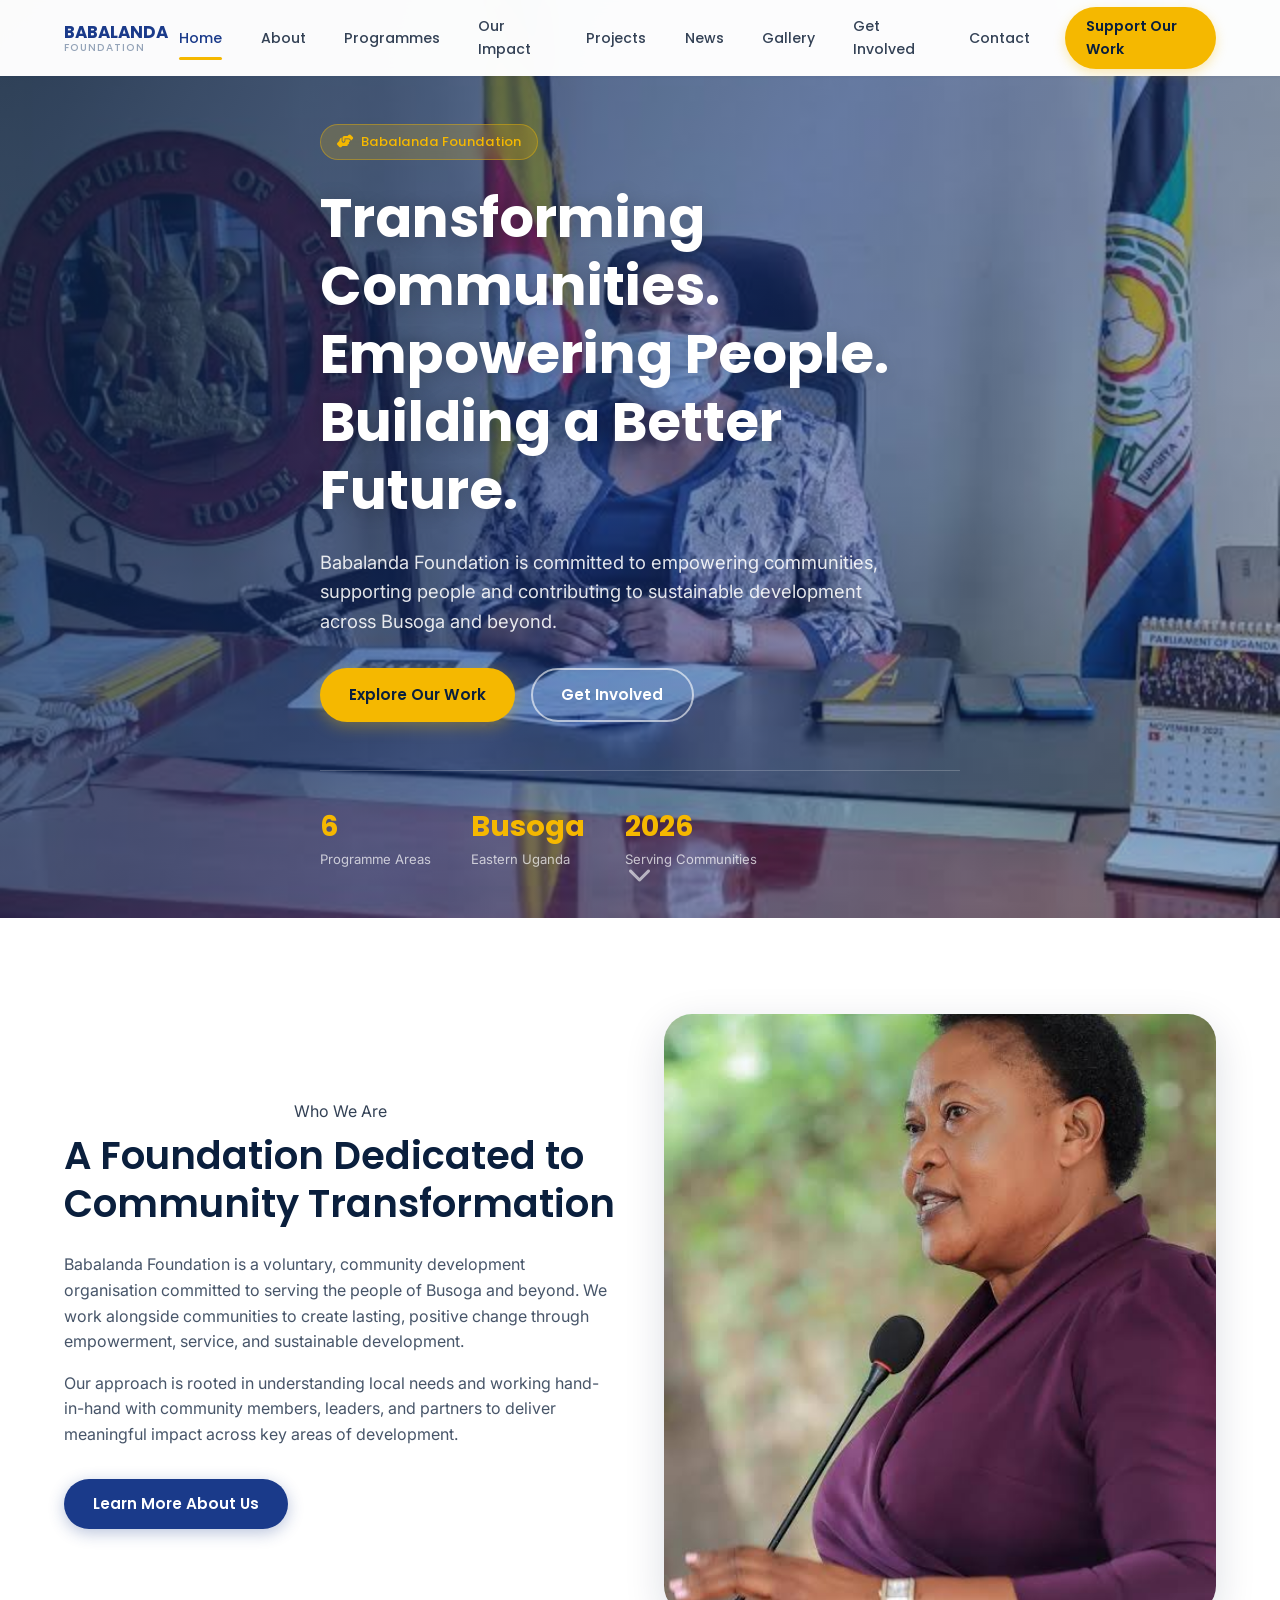
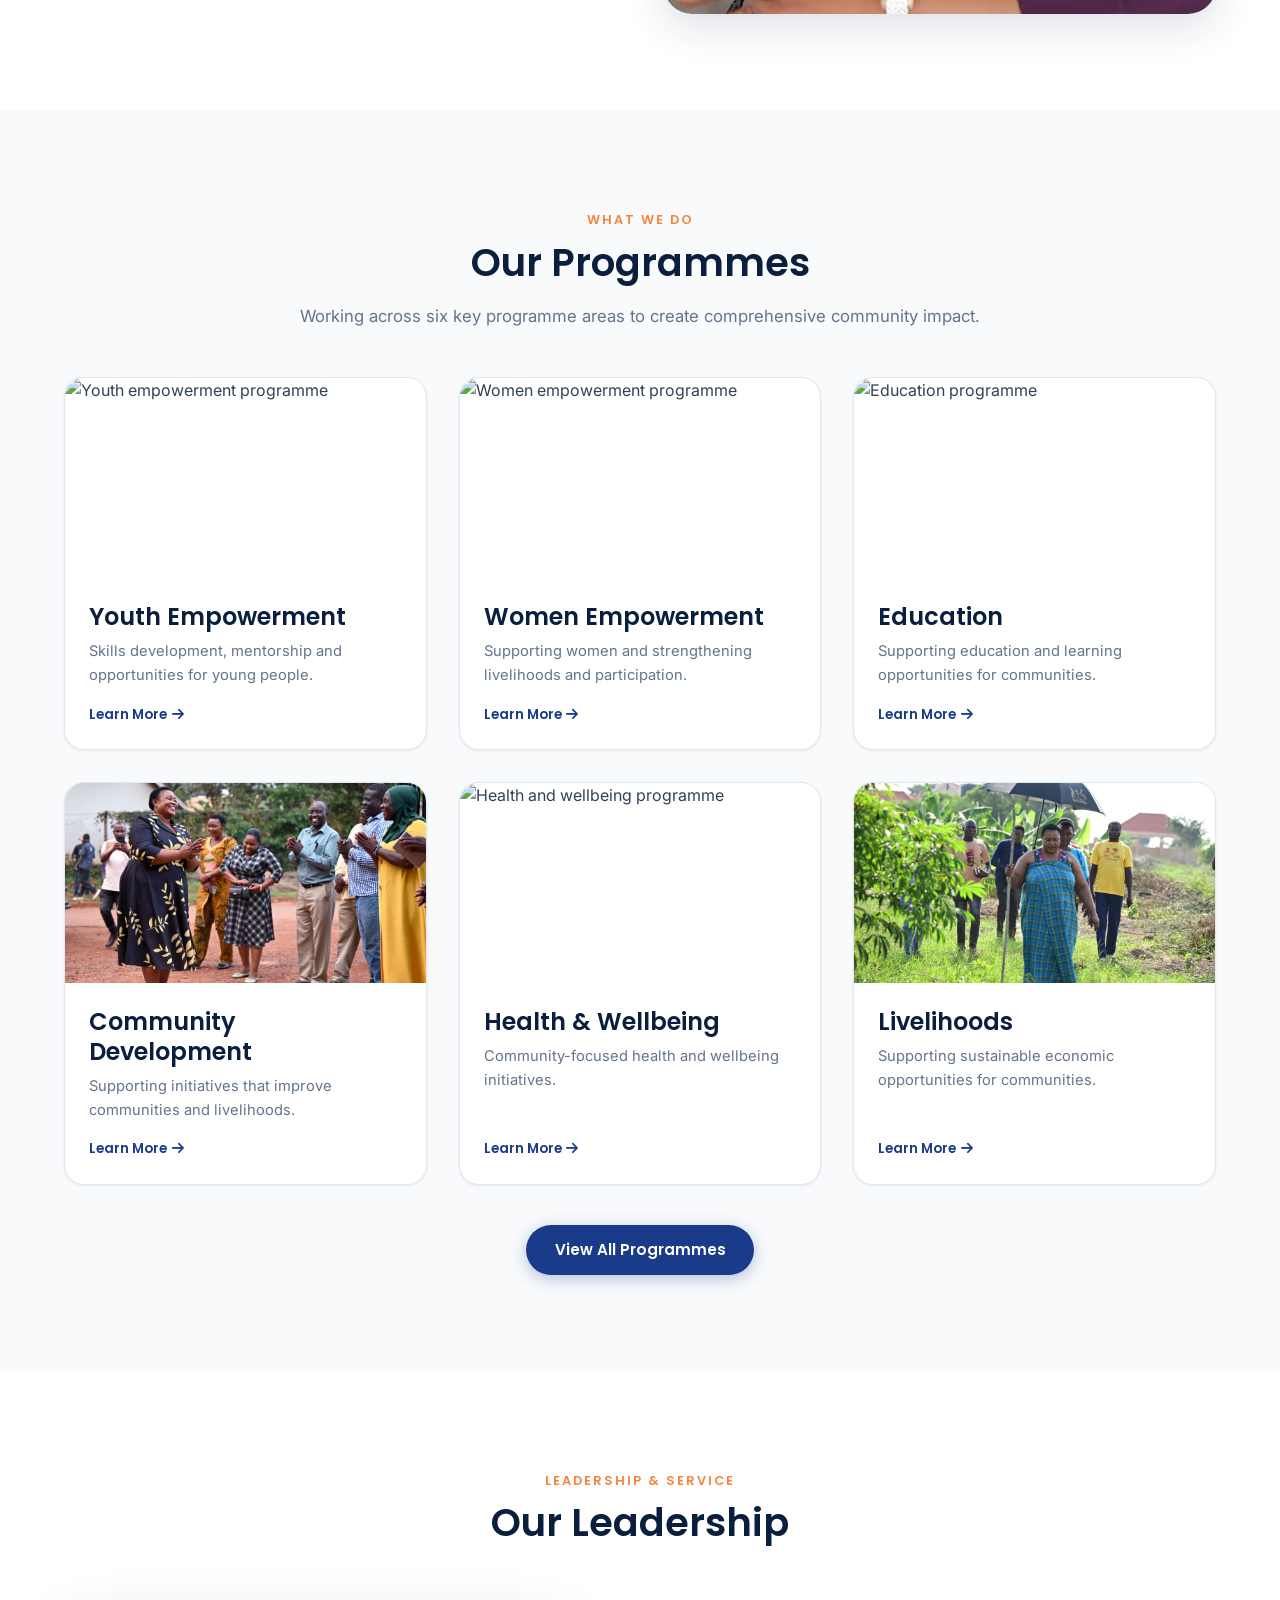
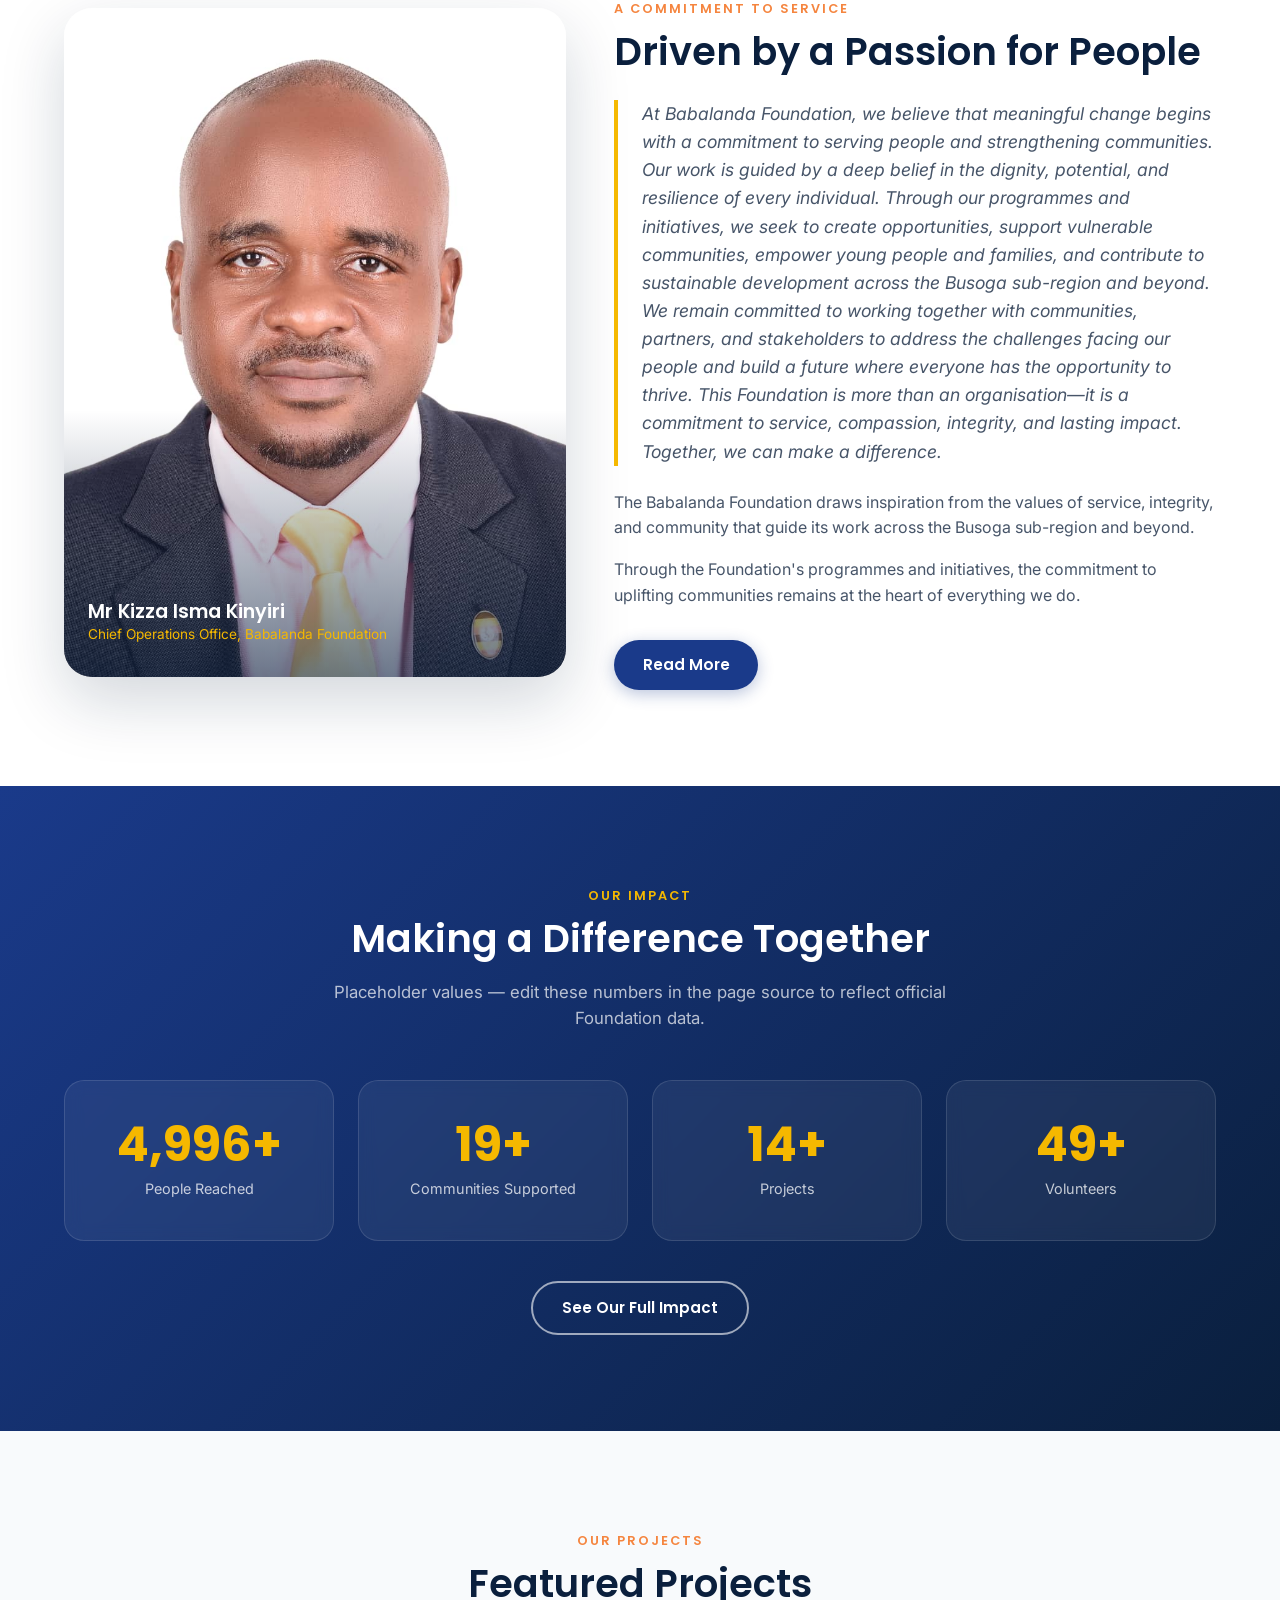
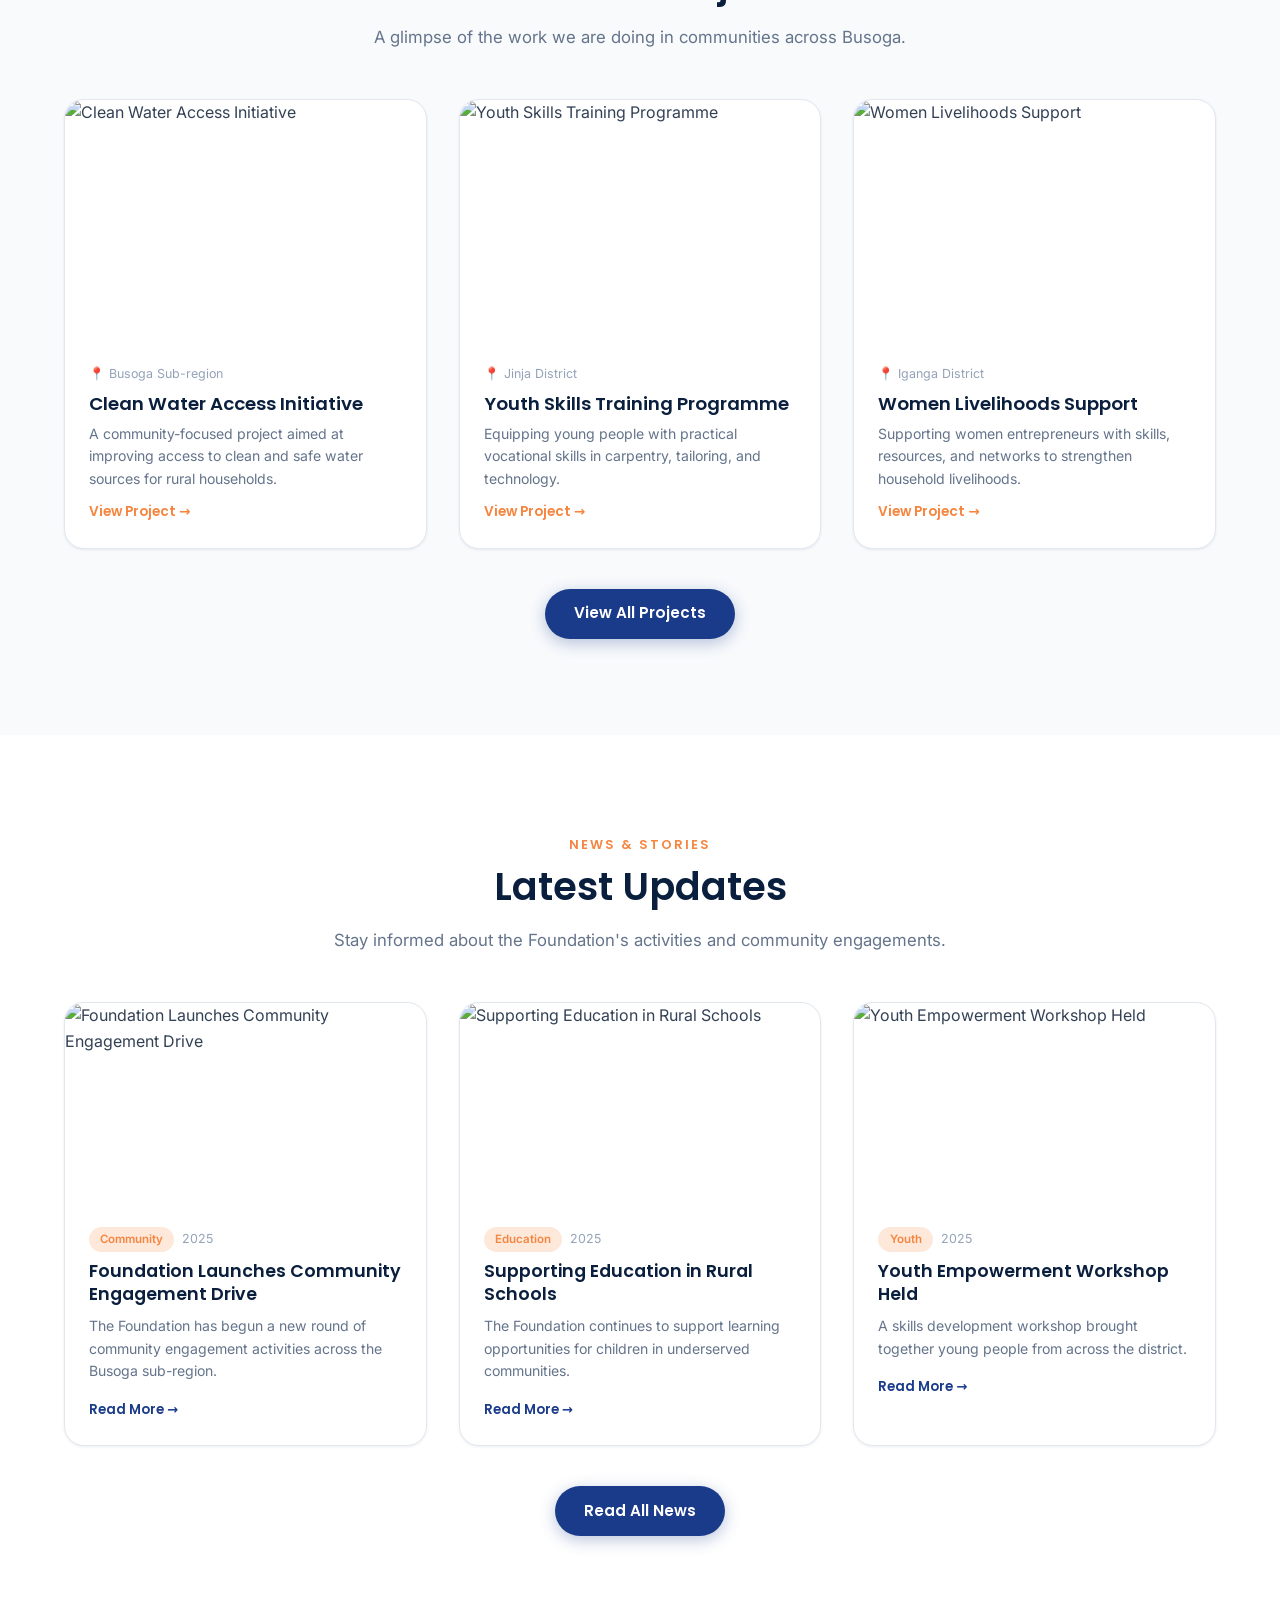
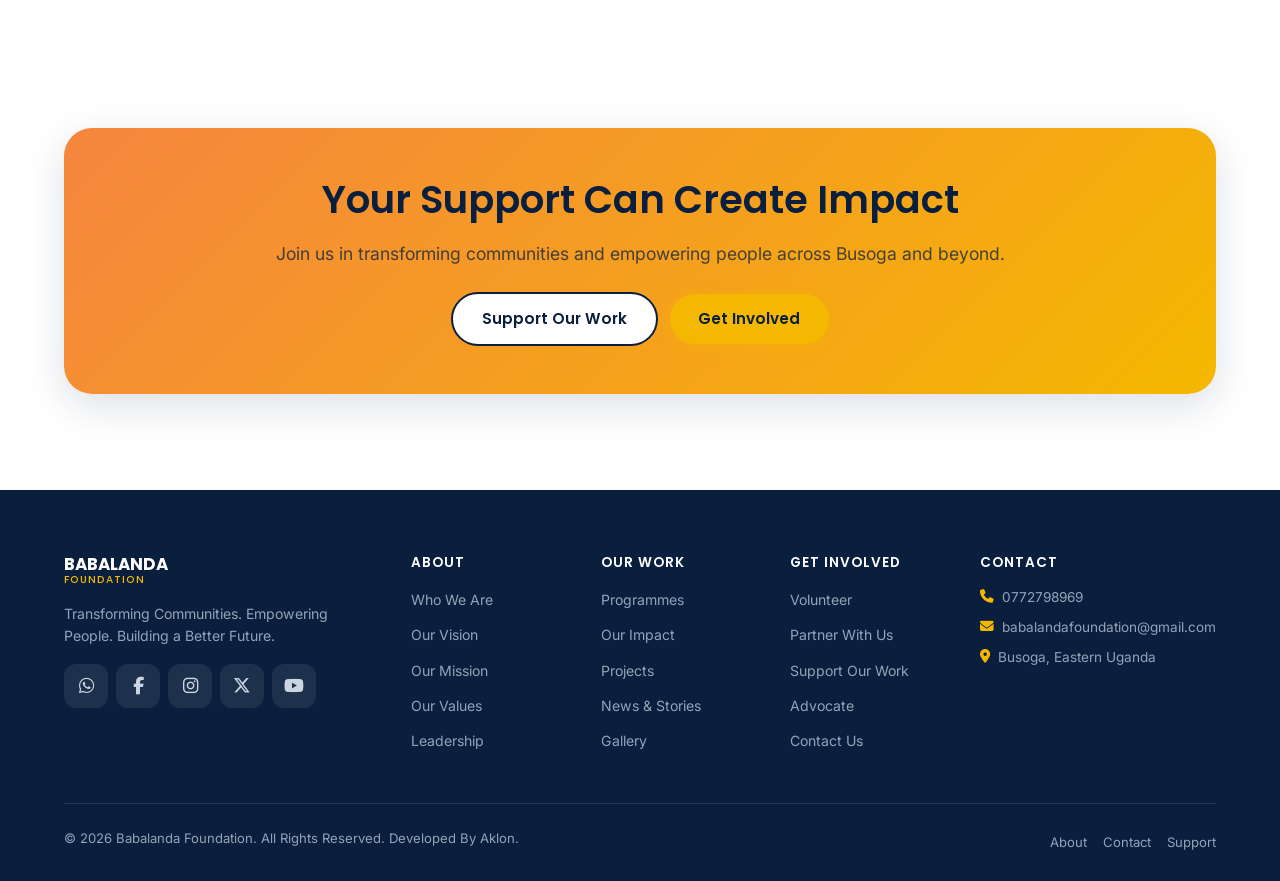
==== index.html @ e1137d27 "Add files via upload" ====
<!doctype html>
<html lang="en">
<head>
  <meta charset="UTF-8" />
  <link rel="icon" type="image/svg+xml" href="images/logo/logo.png" />
  <meta name="viewport" content="width=device-width, initial-scale=1.0" />
  <title>Babalanda Foundation | Empowering Communities in Uganda</title>
  <meta name="description" content="Babalanda Foundation is committed to empowering communities, supporting people and contributing to sustainable development across Busoga and beyond." />
  <meta property="og:title" content="Babalanda Foundation | Empowering Communities in Uganda" />
  <meta property="og:description" content="Transforming Communities. Empowering People. Building a Better Future." />
  <meta property="og:type" content="website" />
  <meta property="og:image" content="https://images.pexels.com/photos/37079375/pexels-photo-37079375.jpeg" />
  <link rel="stylesheet" href="https://cdnjs.cloudflare.com/ajax/libs/font-awesome/6.5.1/css/all.min.css" />
  <link rel="stylesheet" href="css/style.css" />
</head>
<body>

  <!-- Navigation -->
  <nav class="navbar" id="navbar">
    <div class="container">
      <a href="index.html" class="nav-logo">
        <span class="nav-logo-text">
          <span class="brand">BABALANDA</span>
          <span class="tag">FOUNDATION</span>
        </span>
      </a>
      <div class="nav-links" id="navLinks">
        <a href="index.html" data-page="index.html">Home</a>
        <a href="about.html" data-page="about.html">About</a>
        <a href="programmes.html" data-page="programmes.html">Programmes</a>
        <a href="impact.html" data-page="impact.html">Our Impact</a>
        <a href="projects.html" data-page="projects.html">Projects</a>
        <a href="news.html" data-page="news.html">News</a>
        <a href="gallery.html" data-page="gallery.html">Gallery</a>
        <a href="get-involved.html" data-page="get-involved.html">Get Involved</a>
        <a href="contact.html" data-page="contact.html">Contact</a>
        <a href="get-involved.html#support" class="nav-cta">Support Our Work</a>
      </div>
      <button class="nav-toggle" id="navToggle" aria-label="Toggle menu" aria-expanded="false">
        <span></span><span></span><span></span>
      </button>
    </div>
    <div class="nav-overlay" id="navOverlay"></div>
  </nav>

  <!-- Hero -->
  <header class="hero">
    <div class="hero-bg">
      <img src="images/baba.jpg"
           alt="Hon. Babirye Milly Babalanda, Minister for the Presidency, Republic of Uganda" />
    </div>
    <div class="container">
      <div class="hero-content reveal">
        <span class="hero-eyebrow"><i class="fas fa-hands-helping"></i> Babalanda Foundation</span>
        <h1>Transforming Communities. Empowering People. Building a Better Future.</h1>
        <p>Babalanda Foundation is committed to empowering communities, supporting people and contributing to sustainable development across Busoga and beyond.</p>
        <div class="hero-buttons">
          <a href="programmes.html" class="btn btn--primary">Explore Our Work</a>
          <a href="get-involved.html" class="btn btn--ghost">Get Involved</a>
        </div>
        <div class="hero-stats">
          <div class="hero-stat">
            <div class="num">6</div>
            <div class="label">Programme Areas</div>
          </div>
          <div class="hero-stat">
            <div class="num">Busoga</div>
            <div class="label">Eastern Uganda</div>
          </div>
          <div class="hero-stat">
            <div class="num">2026</div>
            <div class="label">Serving Communities</div>
          </div>
        </div>
      </div>
    </div>
    <a href="#about-intro" class="hero-scroll" aria-label="Scroll down"><i class="fas fa-chevron-down"></i></a>
  </header>

  <!-- About Intro -->
  <section class="section" id="about-intro">
    <div class="container">
      <div class="about-intro">
        <div class="about-intro__text reveal">
          <span class="section-header eyebrow" style="margin-bottom: 0.5rem; display: block;">Who We Are</span>
          <h2>A Foundation Dedicated to Community Transformation</h2>
          <p>Babalanda Foundation is a voluntary, community development organisation committed to serving the people of Busoga and beyond. We work alongside communities to create lasting, positive change through empowerment, service, and sustainable development.</p>
          <p>Our approach is rooted in understanding local needs and working hand-in-hand with community members, leaders, and partners to deliver meaningful impact across key areas of development.</p>
          <a href="about.html" class="btn btn--blue" style="margin-top: 1rem;">Learn More About Us</a>
        </div>
        <div class="about-intro__img reveal reveal-delay-1">
          <img src="images/hon Milly.jpg"
               alt="Community gathering in Uganda" loading="lazy" style="height: 600px;" />
        </div>
      </div>
    </div>
  </section>

  <!-- Programmes Preview -->
  <section class="section section--alt">
    <div class="container">
      <div class="section-header reveal">
        <span class="eyebrow">What We Do</span>
        <h2>Our Programmes</h2>
        <p>Working across six key programme areas to create comprehensive community impact.</p>
      </div>
      <div class="grid grid--3">
        <div class="programme-card reveal">
          <div class="card-img"><img src="https://images.pexels.com/photos/16850257/pexels-photo-16850257.jpeg?auto=compress&cs=tinysrgb&w=940" alt="Youth empowerment programme" loading="lazy" /></div>
          <div class="card-body">
            <h3>Youth Empowerment</h3>
            <p>Skills development, mentorship and opportunities for young people.</p>
            <a href="programmes.html#youth" class="learn-more">Learn More <i class="fas fa-arrow-right"></i></a>
          </div>
        </div>
        <div class="programme-card reveal reveal-delay-1">
          <div class="card-img"><img src="https://images.pexels.com/photos/3894376/pexels-photo-3894376.jpeg?auto=compress&cs=tinysrgb&w=940" alt="Women empowerment programme" loading="lazy" /></div>
          <div class="card-body">
            <h3>Women Empowerment</h3>
            <p>Supporting women and strengthening livelihoods and participation.</p>
            <a href="programmes.html#women" class="learn-more">Learn More <i class="fas fa-arrow-right"></i></a>
          </div>
        </div>
        <div class="programme-card reveal reveal-delay-2">
          <div class="card-img"><img src="https://images.pexels.com/photos/26855714/pexels-photo-26855714.jpeg?auto=compress&cs=tinysrgb&w=940" alt="Education programme" loading="lazy" /></div>
          <div class="card-body">
            <h3>Education</h3>
            <p>Supporting education and learning opportunities for communities.</p>
            <a href="programmes.html#education" class="learn-more">Learn More <i class="fas fa-arrow-right"></i></a>
          </div>
        </div>
        <div class="programme-card reveal">
          <div class="card-img"><img src="images/community.jpeg" alt="Community development programme" loading="lazy" /></div>
          <div class="card-body">
            <h3>Community Development</h3>
            <p>Supporting initiatives that improve communities and livelihoods.</p>
            <a href="programmes.html#community" class="learn-more">Learn More <i class="fas fa-arrow-right"></i></a>
          </div>
        </div>
        <div class="programme-card reveal reveal-delay-1">
          <div class="card-img"><img src="https://images.pexels.com/photos/8248293/pexels-photo-8248293.jpeg?auto=compress&cs=tinysrgb&w=940" alt="Health and wellbeing programme" loading="lazy" /></div>
          <div class="card-body">
            <h3>Health & Wellbeing</h3>
            <p>Community-focused health and wellbeing initiatives.</p>
            <a href="programmes.html#health" class="learn-more">Learn More <i class="fas fa-arrow-right"></i></a>
          </div>
        </div>
        <div class="programme-card reveal reveal-delay-2">
          <div class="card-img"><img src="images/dev.jpeg" alt="Livelihoods programme" loading="lazy" /></div>
          <div class="card-body">
            <h3>Livelihoods</h3>
            <p>Supporting sustainable economic opportunities for communities.</p>
            <a href="programmes.html#livelihoods" class="learn-more">Learn More <i class="fas fa-arrow-right"></i></a>
          </div>
        </div>
      </div>
      <div class="text-center" style="margin-top: 2.5rem;">
        <a href="programmes.html" class="btn btn--blue">View All Programmes</a>
      </div>
    </div>
  </section>

  <!-- Leadership -->
  <section class="section">
    <div class="container">
      <div class="section-header reveal">
        <span class="eyebrow">Leadership & Service</span>
        <h2>Our Leadership</h2>
      </div>
      <div class="leadership">
        <div class="leadership__img reveal">
          <img src="images/COO.jpg"
               alt="Mr Kizza Isma Kinyiri, Chief Operations Officer" loading="lazy" />
          <div class="name-badge">
            <h3>Mr Kizza Isma Kinyiri</h3>
            <p> Chief Operations Office, Babalanda Foundation</p>
          </div>
        </div>
        <div class="leadership__text reveal reveal-delay-1">
          <span class="eyebrow">A Commitment to Service</span>
          <h2>Driven by a Passion for People</h2>
          <p class="quote">At Babalanda Foundation, we believe that meaningful change begins with a commitment to serving people and strengthening communities. Our work is guided by a deep belief in the dignity, potential, and resilience of every individual.

Through our programmes and initiatives, we seek to create opportunities, support vulnerable communities, empower young people and families, and contribute to sustainable development across the Busoga sub-region and beyond.

We remain committed to working together with communities, partners, and stakeholders to address the challenges facing our people and build a future where everyone has the opportunity to thrive.

This Foundation is more than an organisation—it is a commitment to service, compassion, integrity, and lasting impact.

Together, we can make a difference.</p>
          <p class="bio">The Babalanda Foundation draws inspiration from the values of service, integrity, and community that guide its work across the Busoga sub-region and beyond.</p>
          <p class="bio">Through the Foundation's programmes and initiatives, the commitment to uplifting communities remains at the heart of everything we do.</p>
          <a href="about.html#leadership" class="btn btn--blue" style="margin-top: 1rem;">Read More</a>
        </div>
      </div>
    </div>
  </section>

  <!-- Impact -->
  <section class="section section--blue">
    <div class="container">
      <div class="section-header section-header--light reveal">
        <span class="eyebrow">Our Impact</span>
        <h2>Making a Difference Together</h2>
        <p>Placeholder values — edit these numbers in the page source to reflect official Foundation data.</p>
      </div>
      <div class="impact-grid">
        <div class="impact-card reveal">
          <div class="counter" data-target="5000" data-suffix="+">0</div>
          <div class="label">People Reached</div>
        </div>
        <div class="impact-card reveal reveal-delay-1">
          <div class="counter" data-target="20" data-suffix="+">0</div>
          <div class="label">Communities Supported</div>
        </div>
        <div class="impact-card reveal reveal-delay-2">
          <div class="counter" data-target="15" data-suffix="+">0</div>
          <div class="label">Projects</div>
        </div>
        <div class="impact-card reveal reveal-delay-3">
          <div class="counter" data-target="50" data-suffix="+">0</div>
          <div class="label">Volunteers</div>
        </div>
      </div>
      <div class="text-center" style="margin-top: 2.5rem;">
        <a href="impact.html" class="btn btn--ghost">See Our Full Impact</a>
      </div>
    </div>
  </section>

  <!-- Featured Projects -->
  <section class="section section--alt">
    <div class="container">
      <div class="section-header reveal">
        <span class="eyebrow">Our Projects</span>
        <h2>Featured Projects</h2>
        <p>A glimpse of the work we are doing in communities across Busoga.</p>
      </div>
      <div class="grid grid--3" id="featuredProjects"></div>
      <div class="text-center" style="margin-top: 2.5rem;">
        <a href="projects.html" class="btn btn--blue">View All Projects</a>
      </div>
    </div>
  </section>

  <!-- Featured News -->
  <section class="section">
    <div class="container">
      <div class="section-header reveal">
        <span class="eyebrow">News & Stories</span>
        <h2>Latest Updates</h2>
        <p>Stay informed about the Foundation's activities and community engagements.</p>
      </div>
      <div class="grid grid--3" id="featuredNews"></div>
      <div class="text-center" style="margin-top: 2.5rem;">
        <a href="news.html" class="btn btn--blue">Read All News</a>
      </div>
    </div>
  </section>

  <!-- CTA -->
  <section class="section">
    <div class="container">
      <div class="cta-banner reveal">
        <h2>Your Support Can Create Impact</h2>
        <p>Join us in transforming communities and empowering people across Busoga and beyond.</p>
        <a href="get-involved.html#support" class="btn btn--secondary">Support Our Work</a>
        <a href="get-involved.html" class="btn btn--primary" style="margin-left: 0.5rem;">Get Involved</a>
      </div>
    </div>
  </section>

  <!-- Footer -->
  <footer class="footer">
    <div class="container">
      <div class="footer-top">
        <div class="footer-brand">
          <div class="nav-logo">
            <span class="nav-logo-text">
              <span class="brand">BABALANDA</span>
              <span class="tag">FOUNDATION</span>
            </span>
          </div>
          <p>Transforming Communities. Empowering People. Building a Better Future.</p>
          <div class="social-links">
            <a href="#" aria-label="WhatsApp"><i class="fab fa-whatsapp"></i></a>
            <a href="#" aria-label="Facebook"><i class="fab fa-facebook-f"></i></a>
            <a href="#" aria-label="Instagram"><i class="fab fa-instagram"></i></a>
            <a href="#" aria-label="X"><i class="fab fa-x-twitter"></i></a>
            <a href="#" aria-label="YouTube"><i class="fab fa-youtube"></i></a>
          </div>
        </div>
        <div class="footer-col">
          <h4>About</h4>
          <ul>
            <li><a href="about.html">Who We Are</a></li>
            <li><a href="about.html#vision">Our Vision</a></li>
            <li><a href="about.html#mission">Our Mission</a></li>
            <li><a href="about.html#values">Our Values</a></li>
            <li><a href="about.html#leadership">Leadership</a></li>
          </ul>
        </div>
        <div class="footer-col">
          <h4>Our Work</h4>
          <ul>
            <li><a href="programmes.html">Programmes</a></li>
            <li><a href="impact.html">Our Impact</a></li>
            <li><a href="projects.html">Projects</a></li>
            <li><a href="news.html">News & Stories</a></li>
            <li><a href="gallery.html">Gallery</a></li>
          </ul>
        </div>
        <div class="footer-col">
          <h4>Get Involved</h4>
          <ul>
            <li><a href="get-involved.html">Volunteer</a></li>
            <li><a href="get-involved.html#partner">Partner With Us</a></li>
            <li><a href="get-involved.html#support">Support Our Work</a></li>
            <li><a href="get-involved.html#advocate">Advocate</a></li>
            <li><a href="contact.html">Contact Us</a></li>
          </ul>
        </div>
        <div class="footer-col footer-contact">
          <h4>Contact</h4>
          <p><i class="fas fa-phone"></i> <span class="">0772798969</span></p>
          <p><i class="fas fa-envelope"></i> <span class="">babalandafoundation@gmail.com</span></p>
          <p><i class="fas fa-map-marker-alt"></i> Busoga, Eastern Uganda</p>
        </div>
      </div>
      <div class="footer-bottom">
        <p>&copy; 2026 Babalanda Foundation. All Rights Reserved.  Developed By Aklon.</p>
        <div class="links">
          <a href="about.html">About</a>
          <a href="contact.html">Contact</a>
          <a href="get-involved.html#support">Support</a>
        </div>
      </div>
    </div>
  </footer>

  <button class="back-to-top" aria-label="Back to top"><i class="fas fa-arrow-up"></i></button>
  <script src="js/script.js"></script>
</body>
</html>
---- css/style.css ----
/* ============================================
   BABALANDA FOUNDATION — Design System
   ============================================ */

@import url('https://fonts.googleapis.com/css2?family=Poppins:wght@400;500;600;700&family=Inter:wght@400;500;600&display=swap');

:root {
  /* Color System */
  --royal-blue: #1a3a8a;
  --sky-blue: #3a9bd9;
  --sky-blue-light: #e0f0fa;
  --golden-yellow: #f5b800;
  --golden-yellow-light: #fff5d6;
  --warm-orange: #f5853f;
  --warm-orange-light: #fde8da;
  --white: #ffffff;
  --navy: #0a1f3d;
  --navy-light: #15294a;

  /* Neutrals */
  --gray-50: #f8fafc;
  --gray-100: #f1f5f9;
  --gray-200: #e2e8f0;
  --gray-300: #cbd5e1;
  --gray-400: #94a3b8;
  --gray-500: #64748b;
  --gray-600: #475569;
  --gray-700: #334155;
  --gray-800: #1e293b;
  --gray-900: #0f172a;

  /* Semantic */
  --primary: var(--royal-blue);
  --secondary: var(--sky-blue);
  --accent: var(--golden-yellow);
  --success: #2d9d5f;
  --warning: var(--golden-yellow);
  --error: #e2453b;

  /* Typography */
  --font-heading: 'Poppins', system-ui, sans-serif;
  --font-body: 'Inter', system-ui, sans-serif;

  /* Spacing (8px base) */
  --sp-1: 0.5rem;
  --sp-2: 1rem;
  --sp-3: 1.5rem;
  --sp-4: 2rem;
  --sp-5: 2.5rem;
  --sp-6: 3rem;
  --sp-7: 4rem;
  --sp-8: 5rem;
  --sp-9: 6rem;

  /* Radius */
  --r-sm: 8px;
  --r-md: 12px;
  --r-lg: 20px;
  --r-xl: 28px;
  --r-full: 9999px;

  /* Shadows */
  --shadow-sm: 0 1px 3px rgba(10,31,61,0.08);
  --shadow-md: 0 4px 16px rgba(10,31,61,0.10);
  --shadow-lg: 0 12px 40px rgba(10,31,61,0.14);
  --shadow-xl: 0 24px 64px rgba(10,31,61,0.18);

  /* Layout */
  --container: 1200px;
  --nav-height: 76px;
  --transition: 0.3s cubic-bezier(0.4, 0, 0.2, 1);
}

/* ============================================
   Reset & Base
   ============================================ */
*, *::before, *::after { box-sizing: border-box; margin: 0; padding: 0; }

html { scroll-behavior: smooth; -webkit-text-size-adjust: 100%; }

body {
  font-family: var(--font-body);
  font-size: 16px;
  line-height: 1.6;
  color: var(--gray-700);
  background: var(--white);
  overflow-x: hidden;
}

h1, h2, h3, h4, h5, h6 {
  font-family: var(--font-heading);
  line-height: 1.25;
  color: var(--navy);
  font-weight: 600;
}

h1 { font-size: clamp(2rem, 5vw, 3.2rem); }
h2 { font-size: clamp(1.6rem, 3.5vw, 2.4rem); }
h3 { font-size: clamp(1.25rem, 2.5vw, 1.5rem); }
h4 { font-size: 1.15rem; }

p { margin-bottom: var(--sp-1); }

a { color: var(--royal-blue); text-decoration: none; transition: color var(--transition); }
a:hover { color: var(--warm-orange); }

img { max-width: 100%; height: auto; display: block; }

ul { list-style: none; }

button { font-family: inherit; cursor: pointer; border: none; background: none; }

:focus-visible {
  outline: 3px solid var(--sky-blue);
  outline-offset: 2px;
}

/* ============================================
   Layout Utilities
   ============================================ */
.container {
  max-width: var(--container);
  margin: 0 auto;
  padding: 0 var(--sp-3);
}

.section { padding: var(--sp-9) 0; }
.section--tight { padding: var(--sp-7) 0; }
.section--alt { background: var(--gray-50); }
.section--navy { background: var(--navy); color: var(--gray-300); }
.section--navy h2, .section--navy h3 { color: var(--white); }
.section--blue { background: linear-gradient(135deg, var(--royal-blue), var(--navy)); color: var(--gray-200); }
.section--blue h2, .section--blue h3 { color: var(--white); }

.section-header {
  text-align: center;
  max-width: 680px;
  margin: 0 auto var(--sp-6);
}

.section-header .eyebrow {
  display: inline-block;
  font-family: var(--font-heading);
  font-size: 0.8rem;
  font-weight: 600;
  letter-spacing: 2px;
  text-transform: uppercase;
  color: var(--warm-orange);
  margin-bottom: var(--sp-1);
}

.section-header h2 { margin-bottom: var(--sp-2); }

.section-header p {
  font-size: 1.05rem;
  color: var(--gray-500);
}

.section-header--light .eyebrow { color: var(--golden-yellow); }
.section-header--light p { color: rgba(255,255,255,0.7); }

.text-center { text-align: center; }

/* ============================================
   Buttons
   ============================================ */
.btn {
  display: inline-flex;
  align-items: center;
  gap: var(--sp-1);
  padding: 0.8rem 1.8rem;
  font-family: var(--font-heading);
  font-size: 0.95rem;
  font-weight: 600;
  border-radius: var(--r-full);
  transition: all var(--transition);
  text-align: center;
  white-space: nowrap;
  cursor: pointer;
}

.btn--primary {
  background: var(--golden-yellow);
  color: var(--navy);
  box-shadow: 0 4px 16px rgba(245,184,0,0.35);
}
.btn--primary:hover {
  background: var(--warm-orange);
  color: var(--white);
  transform: translateY(-2px);
  box-shadow: 0 8px 24px rgba(245,133,63,0.4);
}

.btn--secondary {
  background: var(--white);
  color: var(--royal-blue);
  border: 2px solid var(--royal-blue);
}
.btn--secondary:hover {
  background: var(--royal-blue);
  color: var(--white);
  transform: translateY(-2px);
}

.btn--ghost {
  background: transparent;
  color: var(--white);
  border: 2px solid rgba(255,255,255,0.6);
}
.btn--ghost:hover {
  background: var(--white);
  color: var(--navy);
  border-color: var(--white);
  transform: translateY(-2px);
}

.btn--orange {
  background: var(--warm-orange);
  color: var(--white);
  box-shadow: 0 4px 16px rgba(245,133,63,0.3);
}
.btn--orange:hover {
  background: var(--royal-blue);
  transform: translateY(-2px);
  box-shadow: 0 8px 24px rgba(26,58,138,0.3);
}

.btn--blue {
  background: var(--royal-blue);
  color: var(--white);
  box-shadow: 0 4px 16px rgba(26,58,138,0.3);
}
.btn--blue:hover {
  background: var(--sky-blue);
  transform: translateY(-2px);
}

.btn--sm { padding: 0.5rem 1.2rem; font-size: 0.85rem; }
.btn--block { display: flex; width: 100%; justify-content: center; }

/* ============================================
   Navigation
   ============================================ */
.navbar {
  position: fixed;
  top: 0; left: 0; right: 0;
  height: var(--nav-height);
  background: rgba(255,255,255,0.98);
  backdrop-filter: blur(12px);
  box-shadow: var(--shadow-sm);
  z-index: 1000;
  transition: all var(--transition);
  display: flex;
  align-items: center;
}

.navbar--scrolled {
  height: 64px;
  box-shadow: var(--shadow-md);
}

.navbar .container {
  display: flex;
  align-items: center;
  justify-content: space-between;
  width: 100%;
}

.nav-logo {
  display: flex;
  align-items: center;
  gap: var(--sp-1);
  font-family: var(--font-heading);
  font-weight: 700;
  font-size: 1.1rem;
  color: var(--navy);
  line-height: 1.2;
}

.nav-logo img { height: 40px; width: auto; }

.nav-logo-text { display: flex; flex-direction: column; }
.nav-logo-text .brand { font-size: 1.05rem; color: var(--royal-blue); }
.nav-logo-text .tag { font-size: 0.65rem; color: var(--gray-400); font-weight: 500; letter-spacing: 1px; text-transform: uppercase; }

.nav-links {
  display: flex;
  align-items: center;
  gap: var(--sp-2);
}

.nav-links a {
  font-family: var(--font-heading);
  font-size: 0.88rem;
  font-weight: 500;
  color: var(--gray-700);
  padding: 0.4rem 0.7rem;
  border-radius: var(--r-sm);
  transition: all var(--transition);
  position: relative;
}

.nav-links a:not(.nav-cta):hover {
  color: var(--royal-blue);
  background: var(--sky-blue-light);
}

.nav-links a.active {
  color: var(--royal-blue);
}
.nav-links a.active::after {
  content: '';
  position: absolute;
  bottom: -4px; left: 0.7rem; right: 0.7rem;
  height: 3px;
  border-radius: 3px;
  background: var(--golden-yellow);
}

.nav-cta {
  background: var(--golden-yellow);
  color: var(--navy) !important;
  font-weight: 600 !important;
  padding: 0.55rem 1.3rem !important;
  border-radius: var(--r-full) !important;
  box-shadow: 0 4px 12px rgba(245,184,0,0.3);
  margin-left: var(--sp-1);
}
.nav-cta:hover {
  background: var(--warm-orange) !important;
  color: var(--white) !important;
  transform: translateY(-1px);
}

.nav-toggle {
  display: none;
  flex-direction: column;
  gap: 5px;
  padding: 8px;
  cursor: pointer;
}
.nav-toggle span {
  width: 26px; height: 3px;
  background: var(--navy);
  border-radius: 3px;
  transition: all var(--transition);
}
.nav-toggle.active span:nth-child(1) { transform: translateY(8px) rotate(45deg); }
.nav-toggle.active span:nth-child(2) { opacity: 0; }
.nav-toggle.active span:nth-child(3) { transform: translateY(-8px) rotate(-45deg); }

/* ============================================
   Hero
   ============================================ */
.hero {
  position: relative;
  min-height: 100vh;
  display: flex;
  align-items: center;
  padding-top: var(--nav-height);
  overflow: hidden;
}

.hero-bg {
  position: absolute;
  inset: 0;
  z-index: 0;
}

.hero-bg img {
  width: 100%; height: 100%;
  object-fit: cover;
  object-position: center 25%;
}

.hero-bg::after {
  content: '';
  position: absolute; inset: 0;
  background: linear-gradient(120deg, rgba(10,31,61,0.82) 0%, rgba(26,58,138,0.55) 50%, rgba(10,31,61,0.3) 100%);
}

.hero-content {
  position: relative;
  z-index: 1;
  max-width: 640px;
  padding: var(--sp-6) 0;
}

.hero-eyebrow {
  display: inline-flex;
  align-items: center;
  gap: var(--sp-1);
  padding: 0.4rem 1rem;
  background: rgba(245,184,0,0.2);
  border: 1px solid rgba(245,184,0,0.4);
  border-radius: var(--r-full);
  font-family: var(--font-heading);
  font-size: 0.82rem;
  font-weight: 500;
  color: var(--golden-yellow);
  margin-bottom: var(--sp-3);
  backdrop-filter: blur(8px);
}

.hero h1 {
  color: var(--white);
  font-size: clamp(2rem, 5.5vw, 3.4rem);
  font-weight: 700;
  margin-bottom: var(--sp-3);
  text-shadow: 0 2px 20px rgba(0,0,0,0.2);
}

.hero p {
  font-size: 1.15rem;
  color: rgba(255,255,255,0.88);
  margin-bottom: var(--sp-4);
  max-width: 560px;
}

.hero-buttons {
  display: flex;
  gap: var(--sp-2);
  flex-wrap: wrap;
}

.hero-stats {
  display: flex;
  gap: var(--sp-5);
  margin-top: var(--sp-6);
  padding-top: var(--sp-4);
  border-top: 1px solid rgba(255,255,255,0.2);
}
.hero-stat .num {
  font-family: var(--font-heading);
  font-size: 1.8rem;
  font-weight: 700;
  color: var(--golden-yellow);
}
.hero-stat .label {
  font-size: 0.82rem;
  color: rgba(255,255,255,0.7);
}

/* Hero scroll indicator */
.hero-scroll {
  position: absolute;
  bottom: var(--sp-3);
  left: 50%;
  transform: translateX(-50%);
  z-index: 1;
  color: rgba(255,255,255,0.6);
  font-size: 1.5rem;
  animation: bounce 2s infinite;
}
@keyframes bounce {
  0%,100% { transform: translateX(-50%) translateY(0); }
  50% { transform: translateX(-50%) translateY(8px); }
}

/* ============================================
   Page Banner (sub-pages)
   ============================================ */
.page-banner {
  position: relative;
  padding: calc(var(--nav-height) + var(--sp-6)) 0 var(--sp-6);
  background: linear-gradient(135deg, var(--navy), var(--royal-blue));
  overflow: hidden;
}

.page-banner::before {
  content: '';
  position: absolute;
  top: -40%; right: -10%;
  width: 500px; height: 500px;
  background: radial-gradient(circle, rgba(245,184,0,0.12), transparent 70%);
  border-radius: 50%;
}

.page-banner h1 {
  color: var(--white);
  margin-bottom: var(--sp-1);
}

.page-banner p {
  color: rgba(255,255,255,0.7);
  font-size: 1.05rem;
}

.breadcrumb {
  display: flex;
  gap: var(--sp-1);
  margin-top: var(--sp-2);
  font-size: 0.85rem;
}
.breadcrumb a { color: var(--golden-yellow); }
.breadcrumb span { color: rgba(255,255,255,0.5); }

/* ============================================
   Cards & Grids
   ============================================ */
.grid { display: grid; gap: var(--sp-4); }
.grid--2 { grid-template-columns: repeat(2, 1fr); }
.grid--3 { grid-template-columns: repeat(3, 1fr); }
.grid--4 { grid-template-columns: repeat(4, 1fr); }

.card {
  background: var(--white);
  border-radius: var(--r-lg);
  overflow: hidden;
  box-shadow: var(--shadow-sm);
  border: 1px solid var(--gray-200);
  transition: all var(--transition);
}
.card:hover {
  transform: translateY(-6px);
  box-shadow: var(--shadow-lg);
  border-color: var(--sky-blue);
}

.card-img {
  width: 100%;
  height: 220px;
  overflow: hidden;
  position: relative;
}
.card-img img {
  width: 100%; height: 100%;
  object-fit: cover;
  transition: transform 0.6s ease;
}
.card:hover .card-img img { transform: scale(1.08); }

.card-body { padding: var(--sp-3); }

.card-body h3 { margin-bottom: var(--sp-1); }
.card-body p { color: var(--gray-500); font-size: 0.92rem; }

/* ============================================
   About / Vision / Mission / Values
   ============================================ */
.about-intro {
  display: grid;
  grid-template-columns: 1fr 1fr;
  gap: var(--sp-6);
  align-items: center;
}

.about-intro__text h2 { margin-bottom: var(--sp-3); }
.about-intro__text p { margin-bottom: var(--sp-2); color: var(--gray-600); }
.about-intro__img {
  border-radius: var(--r-xl);
  overflow: hidden;
  box-shadow: var(--shadow-lg);
  position: relative;
}
.about-intro__img img { width: 100%; aspect-ratio: 4/3; object-fit: cover; }

.vm-cards {
  display: grid;
  grid-template-columns: 1fr 1fr;
  gap: var(--sp-4);
}

.vm-card {
  padding: var(--sp-5);
  border-radius: var(--r-lg);
  background: var(--white);
  border: 1px solid var(--gray-200);
  box-shadow: var(--shadow-sm);
  position: relative;
  overflow: hidden;
}
.vm-card::before {
  content: '';
  position: absolute;
  top: 0; left: 0; right: 0;
  height: 4px;
  background: linear-gradient(90deg, var(--golden-yellow), var(--warm-orange));
}
.vm-card--mission::before { background: linear-gradient(90deg, var(--sky-blue), var(--royal-blue)); }

.vm-card .icon {
  width: 56px; height: 56px;
  border-radius: var(--r-md);
  display: flex; align-items: center; justify-content: center;
  font-size: 1.6rem;
  margin-bottom: var(--sp-2);
  background: var(--golden-yellow-light);
  color: var(--warm-orange);
}
.vm-card--mission .icon { background: var(--sky-blue-light); color: var(--royal-blue); }

.vm-card h3 { margin-bottom: var(--sp-1); }
.vm-card p { color: var(--gray-500); }

/* Values */
.values-grid {
  display: grid;
  grid-template-columns: repeat(4, 1fr);
  gap: var(--sp-3);
}

.value-card {
  text-align: center;
  padding: var(--sp-4) var(--sp-2);
  border-radius: var(--r-lg);
  background: var(--white);
  border: 1px solid var(--gray-200);
  transition: all var(--transition);
}
.value-card:hover {
  transform: translateY(-4px);
  box-shadow: var(--shadow-md);
  border-color: var(--golden-yellow);
}

.value-card .icon {
  width: 60px; height: 60px;
  margin: 0 auto var(--sp-2);
  border-radius: 50%;
  display: flex; align-items: center; justify-content: center;
  font-size: 1.5rem;
  background: linear-gradient(135deg, var(--sky-blue-light), var(--golden-yellow-light));
  color: var(--royal-blue);
}
.value-card h4 { font-size: 1rem; margin-bottom: 0.3rem; }
.value-card p { font-size: 0.82rem; color: var(--gray-500); }

/* ============================================
   Leadership Section
   ============================================ */
.leadership {
  display: grid;
  grid-template-columns: 1fr 1.2fr;
  gap: var(--sp-6);
  align-items: center;
}

.leadership__img {
  border-radius: var(--r-xl);
  overflow: hidden;
  box-shadow: var(--shadow-xl);
  position: relative;
}
.leadership__img img { width: 100%; aspect-ratio: 3/4; object-fit: cover; object-position: center top; }
.leadership__img::after {
  content: '';
  position: absolute;
  bottom: 0; left: 0; right: 0;
  height: 40%;
  background: linear-gradient(transparent, rgba(10,31,61,0.6));
}

.leadership__img .name-badge {
  position: absolute;
  bottom: var(--sp-3); left: var(--sp-3); right: var(--sp-3);
  z-index: 1;
  color: var(--white);
}
.leadership__img .name-badge h3 { color: var(--white); font-size: 1.2rem; }
.leadership__img .name-badge p { color: var(--golden-yellow); font-size: 0.85rem; }

.leadership__text .eyebrow {
  display: inline-block;
  font-family: var(--font-heading);
  font-size: 0.8rem;
  font-weight: 600;
  letter-spacing: 2px;
  text-transform: uppercase;
  color: var(--warm-orange);
  margin-bottom: var(--sp-1);
}
.leadership__text h2 { margin-bottom: var(--sp-3); }
.leadership__text .quote {
  font-size: 1.1rem;
  color: var(--gray-600);
  font-style: italic;
  padding-left: var(--sp-3);
  border-left: 4px solid var(--golden-yellow);
  margin-bottom: var(--sp-3);
}
.leadership__text .bio { color: var(--gray-600); margin-bottom: var(--sp-2); }

/* ============================================
   Programmes
   ============================================ */
.programme-card {
  background: var(--white);
  border-radius: var(--r-lg);
  overflow: hidden;
  box-shadow: var(--shadow-sm);
  border: 1px solid var(--gray-200);
  transition: all var(--transition);
  display: flex;
  flex-direction: column;
}
.programme-card:hover {
  transform: translateY(-6px);
  box-shadow: var(--shadow-lg);
  border-color: var(--sky-blue);
}

.programme-card .card-img { height: 200px; }

.programme-card .card-body { padding: var(--sp-3); flex: 1; display: flex; flex-direction: column; }
.programme-card .card-body p { flex: 1; margin-bottom: var(--sp-2); }
.programme-card .learn-more {
  font-family: var(--font-heading);
  font-size: 0.85rem;
  font-weight: 600;
  color: var(--royal-blue);
  display: inline-flex;
  align-items: center;
  gap: 0.3rem;
  transition: gap var(--transition);
}
.programme-card .learn-more:hover { gap: 0.6rem; color: var(--warm-orange); }

/* ============================================
   Impact / Counters
   ============================================ */
.impact-grid {
  display: grid;
  grid-template-columns: repeat(4, 1fr);
  gap: var(--sp-3);
}

.impact-card {
  text-align: center;
  padding: var(--sp-5) var(--sp-2);
  border-radius: var(--r-lg);
  background: rgba(255,255,255,0.06);
  border: 1px solid rgba(255,255,255,0.12);
  backdrop-filter: blur(8px);
  transition: all var(--transition);
}
.impact-card:hover {
  background: rgba(255,255,255,0.1);
  transform: translateY(-4px);
}

.impact-card .counter {
  font-family: var(--font-heading);
  font-size: clamp(2rem, 4vw, 3rem);
  font-weight: 700;
  color: var(--golden-yellow);
  line-height: 1;
}
.impact-card .counter-suffix { color: var(--golden-yellow); }
.impact-card .label {
  font-size: 0.9rem;
  color: rgba(255,255,255,0.75);
  margin-top: var(--sp-1);
}

/* CTA Banner */
.cta-banner {
  background: linear-gradient(135deg, var(--warm-orange), var(--golden-yellow));
  border-radius: var(--r-xl);
  padding: var(--sp-6);
  text-align: center;
  box-shadow: var(--shadow-lg);
}
.cta-banner h2 { color: var(--navy); margin-bottom: var(--sp-2); }
.cta-banner p { color: rgba(10,31,61,0.75); margin-bottom: var(--sp-3); font-size: 1.1rem; }
.cta-banner .btn--secondary { border-color: var(--navy); color: var(--navy); }
.cta-banner .btn--secondary:hover { background: var(--navy); color: var(--white); }

/* ============================================
   Projects
   ============================================ */
.filter-bar {
  display: flex;
  gap: var(--sp-1);
  justify-content: center;
  flex-wrap: wrap;
  margin-bottom: var(--sp-5);
}
.filter-btn {
  padding: 0.5rem 1.2rem;
  font-family: var(--font-heading);
  font-size: 0.85rem;
  font-weight: 500;
  border-radius: var(--r-full);
  background: var(--gray-100);
  color: var(--gray-600);
  border: 1px solid var(--gray-200);
  transition: all var(--transition);
}
.filter-btn:hover { border-color: var(--sky-blue); color: var(--royal-blue); }
.filter-btn.active {
  background: var(--royal-blue);
  color: var(--white);
  border-color: var(--royal-blue);
}

.project-card {
  background: var(--white);
  border-radius: var(--r-lg);
  overflow: hidden;
  box-shadow: var(--shadow-sm);
  border: 1px solid var(--gray-200);
  transition: all var(--transition);
}
.project-card:hover { transform: translateY(-6px); box-shadow: var(--shadow-lg); border-color: var(--sky-blue); }
.project-card .card-img { height: 240px; }
.project-card .card-body { padding: var(--sp-3); }
.project-card .meta {
  display: flex;
  gap: var(--sp-2);
  margin-bottom: var(--sp-1);
  font-size: 0.78rem;
  color: var(--gray-400);
}
.project-card .meta span { display: flex; align-items: center; gap: 0.25rem; }
.project-card .card-body h3 { font-size: 1.15rem; margin-bottom: var(--sp-1); }
.project-card .desc { font-size: 0.88rem; color: var(--gray-500); margin-bottom: var(--sp-1); }
.project-card .impact-tag {
  display: inline-block;
  padding: 0.25rem 0.8rem;
  border-radius: var(--r-full);
  background: var(--sky-blue-light);
  color: var(--royal-blue);
  font-size: 0.75rem;
  font-weight: 600;
  margin-bottom: var(--sp-2);
}
.project-card .view-link {
  font-family: var(--font-heading);
  font-size: 0.85rem;
  font-weight: 600;
  color: var(--warm-orange);
  display: inline-flex;
  align-items: center;
  gap: 0.3rem;
  transition: gap var(--transition);
}
.project-card .view-link:hover { gap: 0.6rem; }

/* ============================================
   News
   ============================================ */
.news-card {
  background: var(--white);
  border-radius: var(--r-lg);
  overflow: hidden;
  box-shadow: var(--shadow-sm);
  border: 1px solid var(--gray-200);
  transition: all var(--transition);
  cursor: pointer;
}
.news-card:hover { transform: translateY(-6px); box-shadow: var(--shadow-lg); border-color: var(--sky-blue); }
.news-card .card-img { height: 200px; }
.news-card .card-body { padding: var(--sp-3); }
.news-card .news-meta {
  display: flex;
  gap: var(--sp-1);
  align-items: center;
  margin-bottom: var(--sp-1);
}
.news-card .news-date { font-size: 0.78rem; color: var(--gray-400); }
.news-card .news-cat {
  padding: 0.2rem 0.7rem;
  border-radius: var(--r-full);
  background: var(--warm-orange-light);
  color: var(--warm-orange);
  font-size: 0.72rem;
  font-weight: 600;
}
.news-card h3 { font-size: 1.1rem; margin-bottom: var(--sp-1); line-height: 1.35; }
.news-card .desc { font-size: 0.88rem; color: var(--gray-500); }
.news-card .read-more {
  font-family: var(--font-heading);
  font-size: 0.82rem;
  font-weight: 600;
  color: var(--royal-blue);
  display: inline-flex;
  align-items: center;
  gap: 0.3rem;
  margin-top: var(--sp-1);
  transition: gap var(--transition);
}
.news-card .read-more:hover { gap: 0.6rem; color: var(--warm-orange); }

/* Modal */
.modal-overlay {
  position: fixed;
  inset: 0;
  background: rgba(10,31,61,0.8);
  backdrop-filter: blur(6px);
  z-index: 2000;
  display: flex;
  align-items: center;
  justify-content: center;
  padding: var(--sp-3);
  opacity: 0;
  pointer-events: none;
  transition: opacity var(--transition);
}
.modal-overlay.active { opacity: 1; pointer-events: auto; }

.modal {
  background: var(--white);
  border-radius: var(--r-lg);
  max-width: 720px;
  width: 100%;
  max-height: 90vh;
  overflow-y: auto;
  box-shadow: var(--shadow-xl);
  transform: scale(0.95);
  transition: transform var(--transition);
}
.modal-overlay.active .modal { transform: scale(1); }
.modal-img { width: 100%; height: 280px; object-fit: cover; border-radius: var(--r-lg) var(--r-lg) 0 0; }
.modal-body { padding: var(--sp-4); }
.modal-body .news-cat { margin-bottom: var(--sp-1); }
.modal-body h2 { margin-bottom: var(--sp-1); }
.modal-body .news-date { color: var(--gray-400); font-size: 0.85rem; margin-bottom: var(--sp-2); }
.modal-body p { color: var(--gray-600); margin-bottom: var(--sp-2); }
.modal-close {
  position: absolute;
  top: var(--sp-2); right: var(--sp-2);
  width: 44px; height: 44px;
  border-radius: 50%;
  background: rgba(255,255,255,0.95);
  display: flex; align-items: center; justify-content: center;
  font-size: 1.3rem;
  color: var(--navy);
  box-shadow: var(--shadow-md);
  z-index: 1;
  transition: all var(--transition);
}
.modal-close:hover { background: var(--warm-orange); color: var(--white); transform: rotate(90deg); }

/* ============================================
   Gallery
   ============================================ */
.gallery-grid {
  display: grid;
  grid-template-columns: repeat(4, 1fr);
  gap: var(--sp-2);
}

.gallery-item {
  border-radius: var(--r-md);
  overflow: hidden;
  cursor: pointer;
  position: relative;
  aspect-ratio: 1;
  box-shadow: var(--shadow-sm);
}
.gallery-item img { width: 100%; height: 100%; object-fit: cover; transition: transform 0.6s ease; }
.gallery-item:hover img { transform: scale(1.1); }
.gallery-item::after {
  content: '\f00e';
  font-family: 'Font Awesome 6 Free';
  font-weight: 900;
  position: absolute;
  inset: 0;
  display: flex;
  align-items: center;
  justify-content: center;
  font-size: 1.5rem;
  color: var(--white);
  background: rgba(10,31,61,0.5);
  opacity: 0;
  transition: opacity var(--transition);
}
.gallery-item:hover::after { opacity: 1; }

.gallery-item--wide { grid-column: span 2; aspect-ratio: 2/1; }
.gallery-item--tall { grid-row: span 2; aspect-ratio: 1/2; }

/* Lightbox */
.lightbox {
  position: fixed;
  inset: 0;
  background: rgba(10,31,61,0.95);
  z-index: 3000;
  display: flex;
  align-items: center;
  justify-content: center;
  padding: var(--sp-3);
  opacity: 0;
  pointer-events: none;
  transition: opacity var(--transition);
}
.lightbox.active { opacity: 1; pointer-events: auto; }
.lightbox img {
  max-width: 85vw;
  max-height: 80vh;
  border-radius: var(--r-md);
  box-shadow: var(--shadow-xl);
}
.lightbox-btn {
  position: absolute;
  width: 52px; height: 52px;
  border-radius: 50%;
  background: rgba(255,255,255,0.15);
  color: var(--white);
  display: flex; align-items: center; justify-content: center;
  font-size: 1.4rem;
  transition: all var(--transition);
}
.lightbox-btn:hover { background: var(--warm-orange); }
.lightbox-close { top: var(--sp-3); right: var(--sp-3); }
.lightbox-prev { left: var(--sp-3); top: 50%; transform: translateY(-50%); }
.lightbox-next { right: var(--sp-3); top: 50%; transform: translateY(-50%); }
.lightbox-caption {
  position: absolute;
  bottom: var(--sp-3); left: 50%;
  transform: translateX(-50%);
  color: rgba(255,255,255,0.7);
  font-size: 0.85rem;
  background: rgba(255,255,255,0.1);
  padding: 0.4rem 1rem;
  border-radius: var(--r-full);
}

/* ============================================
   Get Involved
   ============================================ */
.involve-card {
  text-align: center;
  padding: var(--sp-5) var(--sp-3);
  border-radius: var(--r-lg);
  background: var(--white);
  border: 1px solid var(--gray-200);
  transition: all var(--transition);
}
.involve-card:hover { transform: translateY(-6px); box-shadow: var(--shadow-lg); border-color: var(--golden-yellow); }
.involve-card .icon {
  width: 72px; height: 72px;
  margin: 0 auto var(--sp-2);
  border-radius: var(--r-lg);
  display: flex; align-items: center; justify-content: center;
  font-size: 1.8rem;
  color: var(--white);
  background: linear-gradient(135deg, var(--royal-blue), var(--sky-blue));
  transition: all var(--transition);
}
.involve-card:hover .icon { background: linear-gradient(135deg, var(--warm-orange), var(--golden-yellow)); }
.involve-card h3 { margin-bottom: var(--sp-1); }
.involve-card p { color: var(--gray-500); font-size: 0.9rem; margin-bottom: var(--sp-2); }

/* Donate / Support */
.donate-grid {
  display: grid;
  grid-template-columns: repeat(2, 1fr);
  gap: var(--sp-4);
}

.donate-card {
  padding: var(--sp-4);
  border-radius: var(--r-lg);
  background: var(--white);
  border: 1px solid var(--gray-200);
  box-shadow: var(--shadow-sm);
}
.donate-card h3 {
  display: flex; align-items: center; gap: var(--sp-1);
  margin-bottom: var(--sp-2);
  color: var(--royal-blue);
}
.donate-card .detail-row {
  padding: var(--sp-1) 0;
  border-bottom: 1px solid var(--gray-100);
  font-size: 0.9rem;
}
.donate-card .detail-row:last-child { border-bottom: none; }
.donate-card .detail-label { font-weight: 600; color: var(--gray-700); }
.donate-card .detail-value { color: var(--gray-500); }
.donate-card .placeholder-note {
  font-size: 0.85rem;
  color: var(--gray-400);
  font-style: italic;
  padding: var(--sp-1);
  background: var(--gray-50);
  border-radius: var(--r-sm);
  margin-top: var(--sp-1);
}

/* ============================================
   Contact
   ============================================ */
.contact-grid {
  display: grid;
  grid-template-columns: 1.2fr 0.8fr;
  gap: var(--sp-5);
}

.contact-form {
  padding: var(--sp-5);
  border-radius: var(--r-lg);
  background: var(--white);
  box-shadow: var(--shadow-md);
  border: 1px solid var(--gray-200);
}

.form-group { margin-bottom: var(--sp-3); }
.form-group label {
  display: block;
  font-family: var(--font-heading);
  font-size: 0.85rem;
  font-weight: 500;
  color: var(--gray-700);
  margin-bottom: 0.3rem;
}
.form-group label .req { color: var(--error); }

.form-control {
  width: 100%;
  padding: 0.75rem 1rem;
  border: 2px solid var(--gray-200);
  border-radius: var(--r-sm);
  font-family: var(--font-body);
  font-size: 0.95rem;
  color: var(--gray-800);
  background: var(--white);
  transition: border-color var(--transition);
}
.form-control:focus { outline: none; border-color: var(--sky-blue); }
.form-control.error { border-color: var(--error); }

textarea.form-control { resize: vertical; min-height: 120px; }

.form-error {
  display: none;
  font-size: 0.78rem;
  color: var(--error);
  margin-top: 0.25rem;
}
.form-error.show { display: block; }

.form-success {
  display: none;
  padding: var(--sp-2) var(--sp-3);
  border-radius: var(--r-sm);
  background: #e8f5ee;
  border: 1px solid var(--success);
  color: var(--success);
  font-size: 0.9rem;
  margin-bottom: var(--sp-3);
}
.form-success.show { display: block; }

.form-row { display: grid; grid-template-columns: 1fr 1fr; gap: var(--sp-2); }

.contact-info { padding-top: var(--sp-2); }
.contact-info-item {
  display: flex;
  gap: var(--sp-2);
  align-items: flex-start;
  margin-bottom: var(--sp-3);
  padding-bottom: var(--sp-3);
  border-bottom: 1px solid var(--gray-200);
}
.contact-info-item:last-of-type { border-bottom: none; }
.contact-info-item .icon {
  width: 48px; height: 48px;
  border-radius: var(--r-md);
  display: flex; align-items: center; justify-content: center;
  font-size: 1.1rem;
  background: var(--sky-blue-light);
  color: var(--royal-blue);
  flex-shrink: 0;
}
.contact-info-item h4 { font-size: 0.9rem; margin-bottom: 0.2rem; }
.contact-info-item p, .contact-info-item a { font-size: 0.88rem; color: var(--gray-500); }

.social-links {
  display: flex;
  gap: var(--sp-1);
  margin-top: var(--sp-2);
}
.social-links a {
  width: 44px; height: 44px;
  border-radius: var(--r-md);
  display: flex; align-items: center; justify-content: center;
  font-size: 1.1rem;
  background: var(--gray-100);
  color: var(--gray-600);
  transition: all var(--transition);
}
.social-links a:hover {
  background: var(--royal-blue);
  color: var(--white);
  transform: translateY(-3px);
}

/* Map */
.map-placeholder {
  border-radius: var(--r-lg);
  overflow: hidden;
  box-shadow: var(--shadow-md);
  background: linear-gradient(135deg, var(--sky-blue-light), var(--gray-100));
  height: 360px;
  display: flex;
  align-items: center;
  justify-content: center;
  flex-direction: column;
  gap: var(--sp-1);
  border: 1px solid var(--gray-200);
  position: relative;
}
.map-placeholder::before {
  content: '';
  position: absolute; inset: 0;
  background: url("data:image/svg+xml,%3Csvg width='60' height='60' xmlns='http://www.w3.org/2000/svg'%3E%3Cpath d='M30 0 L60 30 L30 60 L0 30 Z' fill='%233a9bd9' opacity='0.05'/%3E%3C/svg%3E");
}
.map-placeholder .pin {
  font-size: 3rem;
  color: var(--warm-orange);
  position: relative;
  z-index: 1;
}
.map-placeholder h3 { position: relative; z-index: 1; }
.map-placeholder p { color: var(--gray-500); position: relative; z-index: 1; font-size: 0.9rem; }

.map-embed iframe { width: 100%; height: 360px; border: 0; border-radius: var(--r-lg); box-shadow: var(--shadow-md); }

/* ============================================
   Footer
   ============================================ */
.footer {
  background: var(--navy);
  color: var(--gray-400);
  padding: var(--sp-7) 0 var(--sp-3);
}
.footer-top {
  display: grid;
  grid-template-columns: 2fr 1fr 1fr 1fr 1.5fr;
  gap: var(--sp-4);
  margin-bottom: var(--sp-5);
}
.footer-brand .nav-logo { color: var(--white); margin-bottom: var(--sp-2); }
.footer-brand .nav-logo .brand { color: var(--white); }
.footer-brand .nav-logo .tag { color: var(--golden-yellow); }
.footer-brand p { font-size: 0.88rem; max-width: 280px; margin-bottom: var(--sp-2); }
.footer-brand .social-links a { background: rgba(255,255,255,0.08); color: var(--gray-300); }
.footer-brand .social-links a:hover { background: var(--warm-orange); color: var(--white); }

.footer-col h4 {
  color: var(--white);
  font-size: 0.85rem;
  text-transform: uppercase;
  letter-spacing: 1px;
  margin-bottom: var(--sp-2);
}
.footer-col ul li { margin-bottom: 0.6rem; }
.footer-col ul li a {
  font-size: 0.88rem;
  color: var(--gray-400);
  transition: all var(--transition);
}
.footer-col ul li a:hover { color: var(--golden-yellow); padding-left: 4px; }

.footer-contact p { font-size: 0.85rem; margin-bottom: 0.5rem; display: flex; gap: 0.5rem; align-items: flex-start; }
.footer-contact p i { color: var(--golden-yellow); margin-top: 3px; }

.footer-bottom {
  border-top: 1px solid rgba(255,255,255,0.1);
  padding-top: var(--sp-3);
  display: flex;
  justify-content: space-between;
  align-items: center;
  flex-wrap: wrap;
  gap: var(--sp-1);
}
.footer-bottom p { font-size: 0.82rem; }
.footer-bottom .links { display: flex; gap: var(--sp-2); }
.footer-bottom .links a { font-size: 0.82rem; color: var(--gray-400); }
.footer-bottom .links a:hover { color: var(--golden-yellow); }

/* ============================================
   Back to Top
   ============================================ */
.back-to-top {
  position: fixed;
  bottom: var(--sp-3);
  right: var(--sp-3);
  width: 48px; height: 48px;
  border-radius: 50%;
  background: var(--royal-blue);
  color: var(--white);
  display: flex;
  align-items: center;
  justify-content: center;
  font-size: 1.2rem;
  box-shadow: var(--shadow-lg);
  opacity: 0;
  pointer-events: none;
  transition: all var(--transition);
  z-index: 900;
}
.back-to-top.show { opacity: 1; pointer-events: auto; }
.back-to-top:hover { background: var(--warm-orange); transform: translateY(-3px); }

/* ============================================
   Scroll Animations
   ============================================ */
.reveal {
  opacity: 0;
  transform: translateY(30px);
  transition: opacity 0.7s ease, transform 0.7s ease;
}
.reveal.visible { opacity: 1; transform: translateY(0); }

.reveal-delay-1 { transition-delay: 0.1s; }
.reveal-delay-2 { transition-delay: 0.2s; }
.reveal-delay-3 { transition-delay: 0.3s; }
.reveal-delay-4 { transition-delay: 0.4s; }

/* ============================================
   Utility
   ============================================ */
.hidden { display: none !important; }
.mt-0 { margin-top: 0; }
.mb-0 { margin-bottom: 0; }
.bg-white { background: var(--white); }
.rounded { border-radius: var(--r-lg); }
.overflow-hidden { overflow: hidden; }
.placeholder-text {
  background: var(--gray-100);
  color: var(--gray-400);
  padding: 0.25rem 0.6rem;
  border-radius: var(--r-sm);
  font-size: 0.85rem;
  font-style: italic;
  display: inline-block;
}

/* ============================================
   Responsive
   ============================================ */
@media (max-width: 1024px) {
  .footer-top { grid-template-columns: 1fr 1fr 1fr; }
  .footer-brand { grid-column: 1 / -1; }
  .values-grid { grid-template-columns: repeat(4, 1fr); }
  .about-intro { grid-template-columns: 1fr; }
  .about-intro__img { max-width: 520px; margin: 0 auto; order: -1; }
  .leadership { grid-template-columns: 1fr; }
  .leadership__img { max-width: 420px; margin: 0 auto; }
}

@media (max-width: 768px) {
  :root { --nav-height: 64px; }

  .nav-links {
    position: fixed;
    top: 0; right: 0;
    width: 280px;
    height: 100vh;
    background: var(--white);
    flex-direction: column;
    align-items: stretch;
    padding: var(--sp-5) var(--sp-3) var(--sp-3);
    gap: 0.25rem;
    box-shadow: var(--shadow-xl);
    transform: translateX(100%);
    transition: transform var(--transition);
    overflow-y: auto;
  }
  .nav-links.open { transform: translateX(0); }
  .nav-links a {
    padding: 0.8rem 1rem;
    border-radius: var(--r-sm);
    font-size: 1rem;
  }
  .nav-links a.active::after { display: none; }
  .nav-links a.active { background: var(--sky-blue-light); }
  .nav-cta { margin-top: var(--sp-2); text-align: center; justify-content: center; }

  .nav-toggle { display: flex; }

  .nav-overlay {
    display: none;
    position: fixed; inset: 0;
    background: rgba(10,31,61,0.4);
    z-index: 999;
  }
  .nav-overlay.show { display: block; }

  .grid--2, .grid--3, .grid--4 { grid-template-columns: 1fr; }
  .impact-grid { grid-template-columns: repeat(2, 1fr); gap: var(--sp-2); }
  .values-grid { grid-template-columns: repeat(2, 1fr); }
  .vm-cards { grid-template-columns: 1fr; }
  .gallery-grid { grid-template-columns: repeat(2, 1fr); }
  .gallery-item--wide { grid-column: span 2; }
  .gallery-item--tall { grid-row: span 1; aspect-ratio: 1; }
  .donate-grid { grid-template-columns: 1fr; }
  .contact-grid { grid-template-columns: 1fr; }
  .form-row { grid-template-columns: 1fr; }
  .footer-top { grid-template-columns: 1fr 1fr; }
  .footer-brand { grid-column: 1 / -1; }
  .footer-bottom { flex-direction: column; text-align: center; }

  .hero { min-height: 90vh; }
  .hero-stats { flex-wrap: wrap; gap: var(--sp-3); }
  .hero-stat .num { font-size: 1.5rem; }
  .section { padding: var(--sp-7) 0; }
  .lightbox-prev { left: var(--sp-1); }
  .lightbox-next { right: var(--sp-1); }
  .lightbox-btn { width: 44px; height: 44px; font-size: 1.1rem; }
}

@media (max-width: 480px) {
  .container { padding: 0 1rem; }
  .hero-buttons { flex-direction: column; }
  .hero-buttons .btn { width: 100%; justify-content: center; }
  .hero-stats { gap: var(--sp-2); }
  .impact-grid { grid-template-columns: 1fr; }
  .values-grid { grid-template-columns: 1fr; }
  .gallery-grid { grid-template-columns: 1fr; }
  .gallery-item--wide { grid-column: span 1; }
  .footer-top { grid-template-columns: 1fr; }
  .cta-banner { padding: var(--sp-4) var(--sp-2); }
  .modal-body { padding: var(--sp-3); }
  .modal-img { height: 200px; }
}

@media (prefers-reduced-motion: reduce) {
  * { animation-duration: 0.01ms !important; transition-duration: 0.01ms !important; }
  html { scroll-behavior: auto; }
  .reveal { opacity: 1; transform: none; }
}
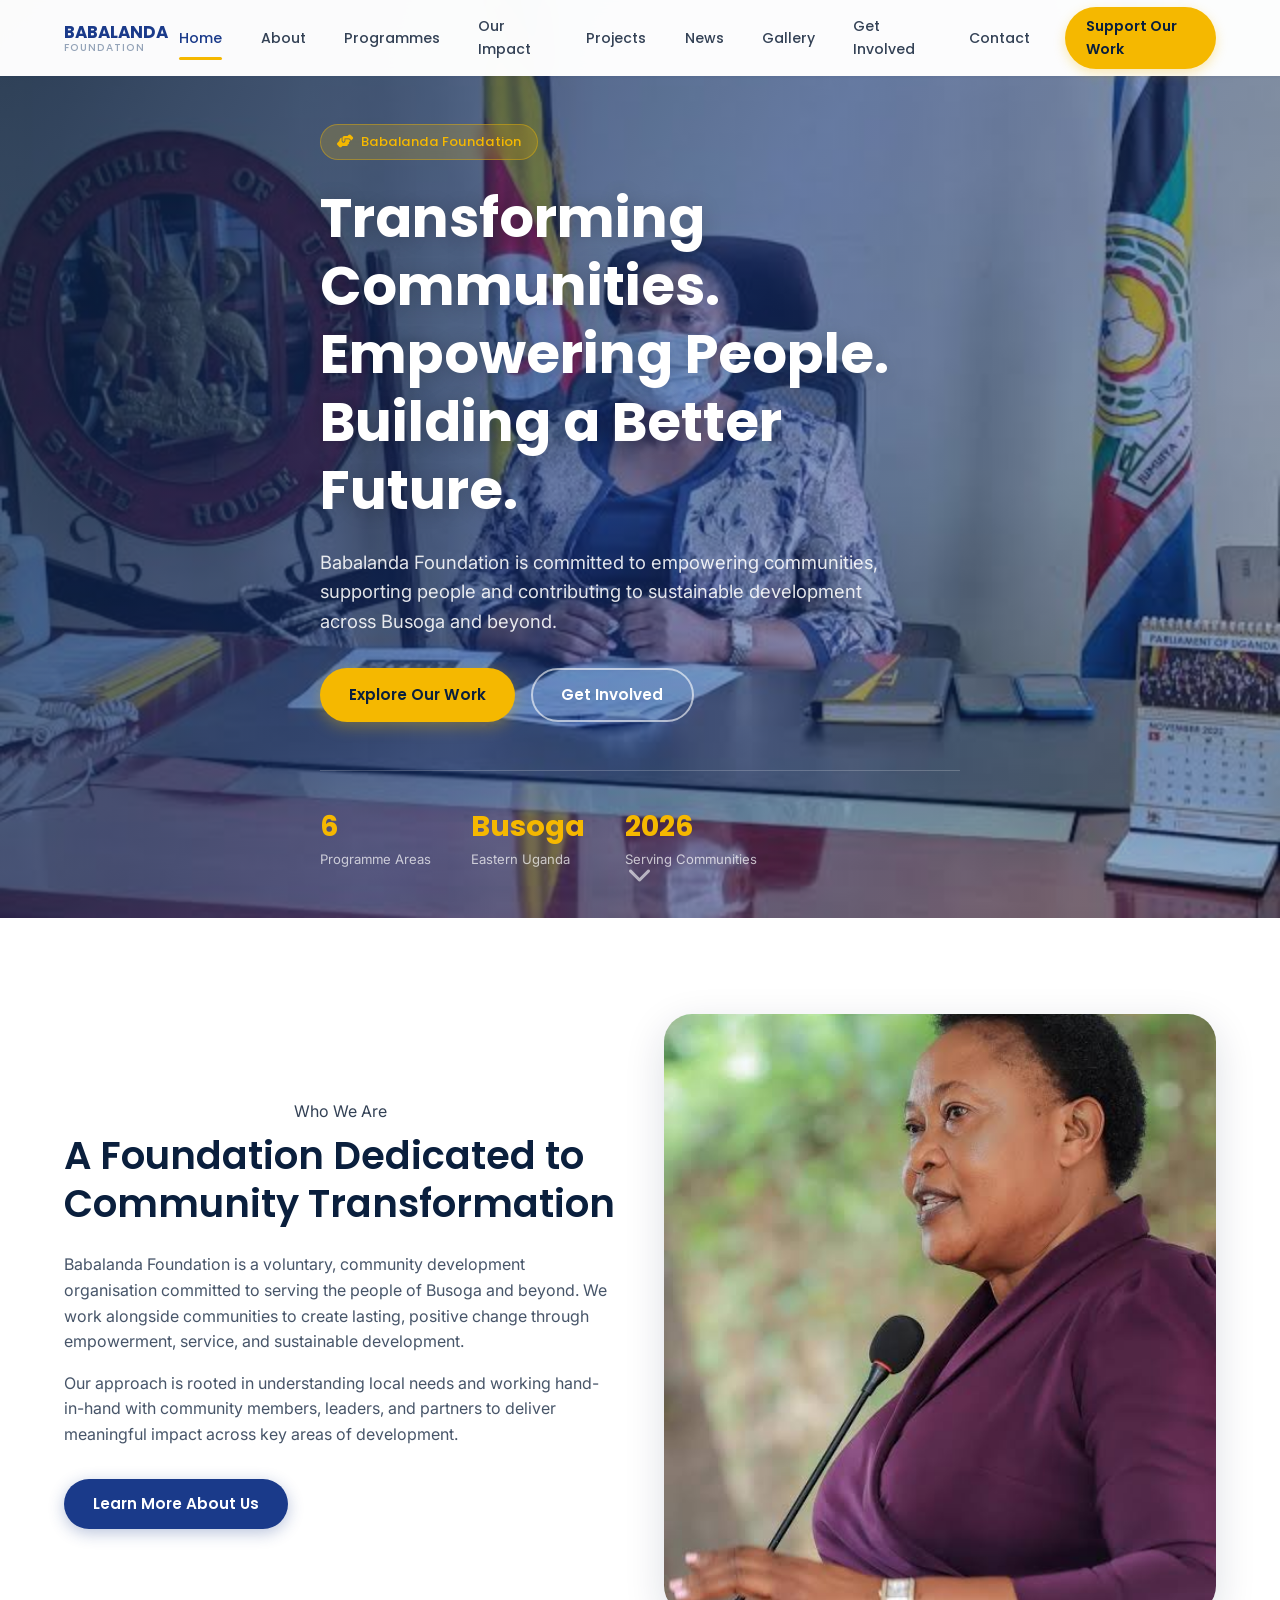
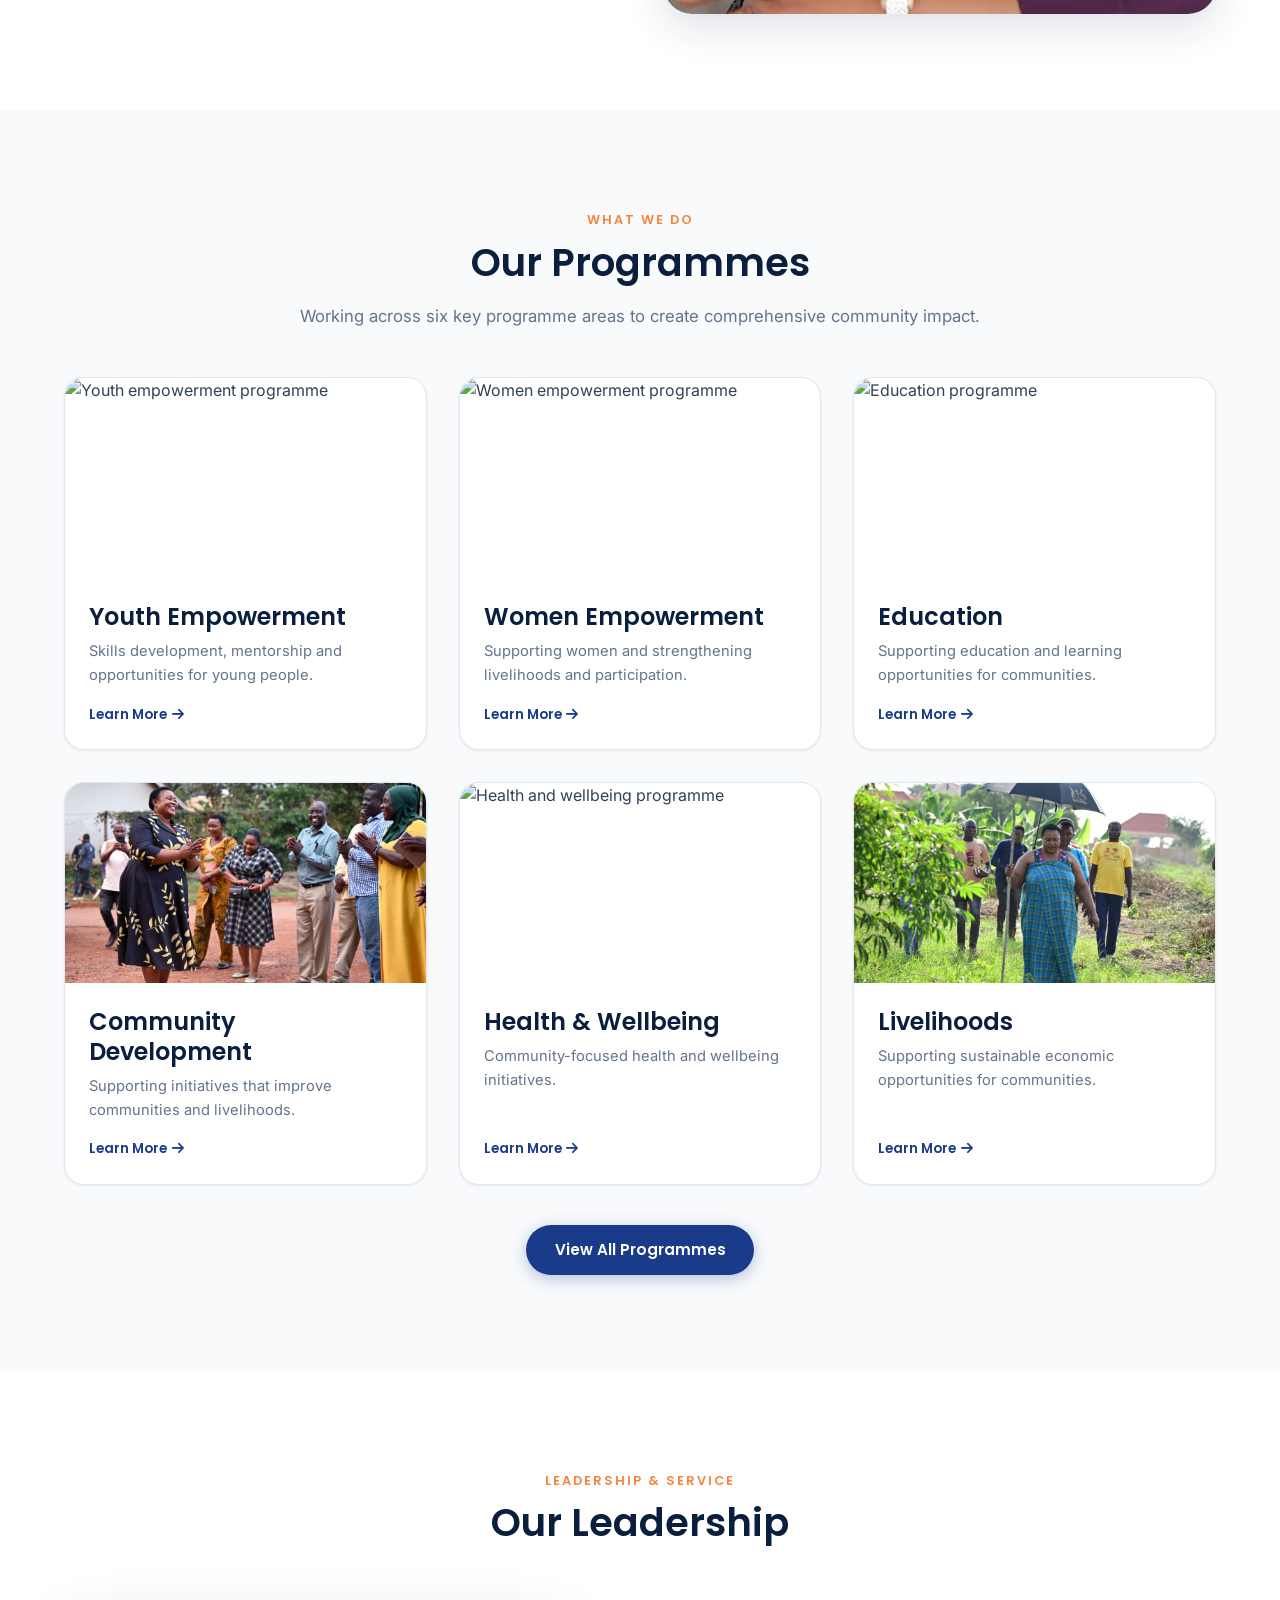
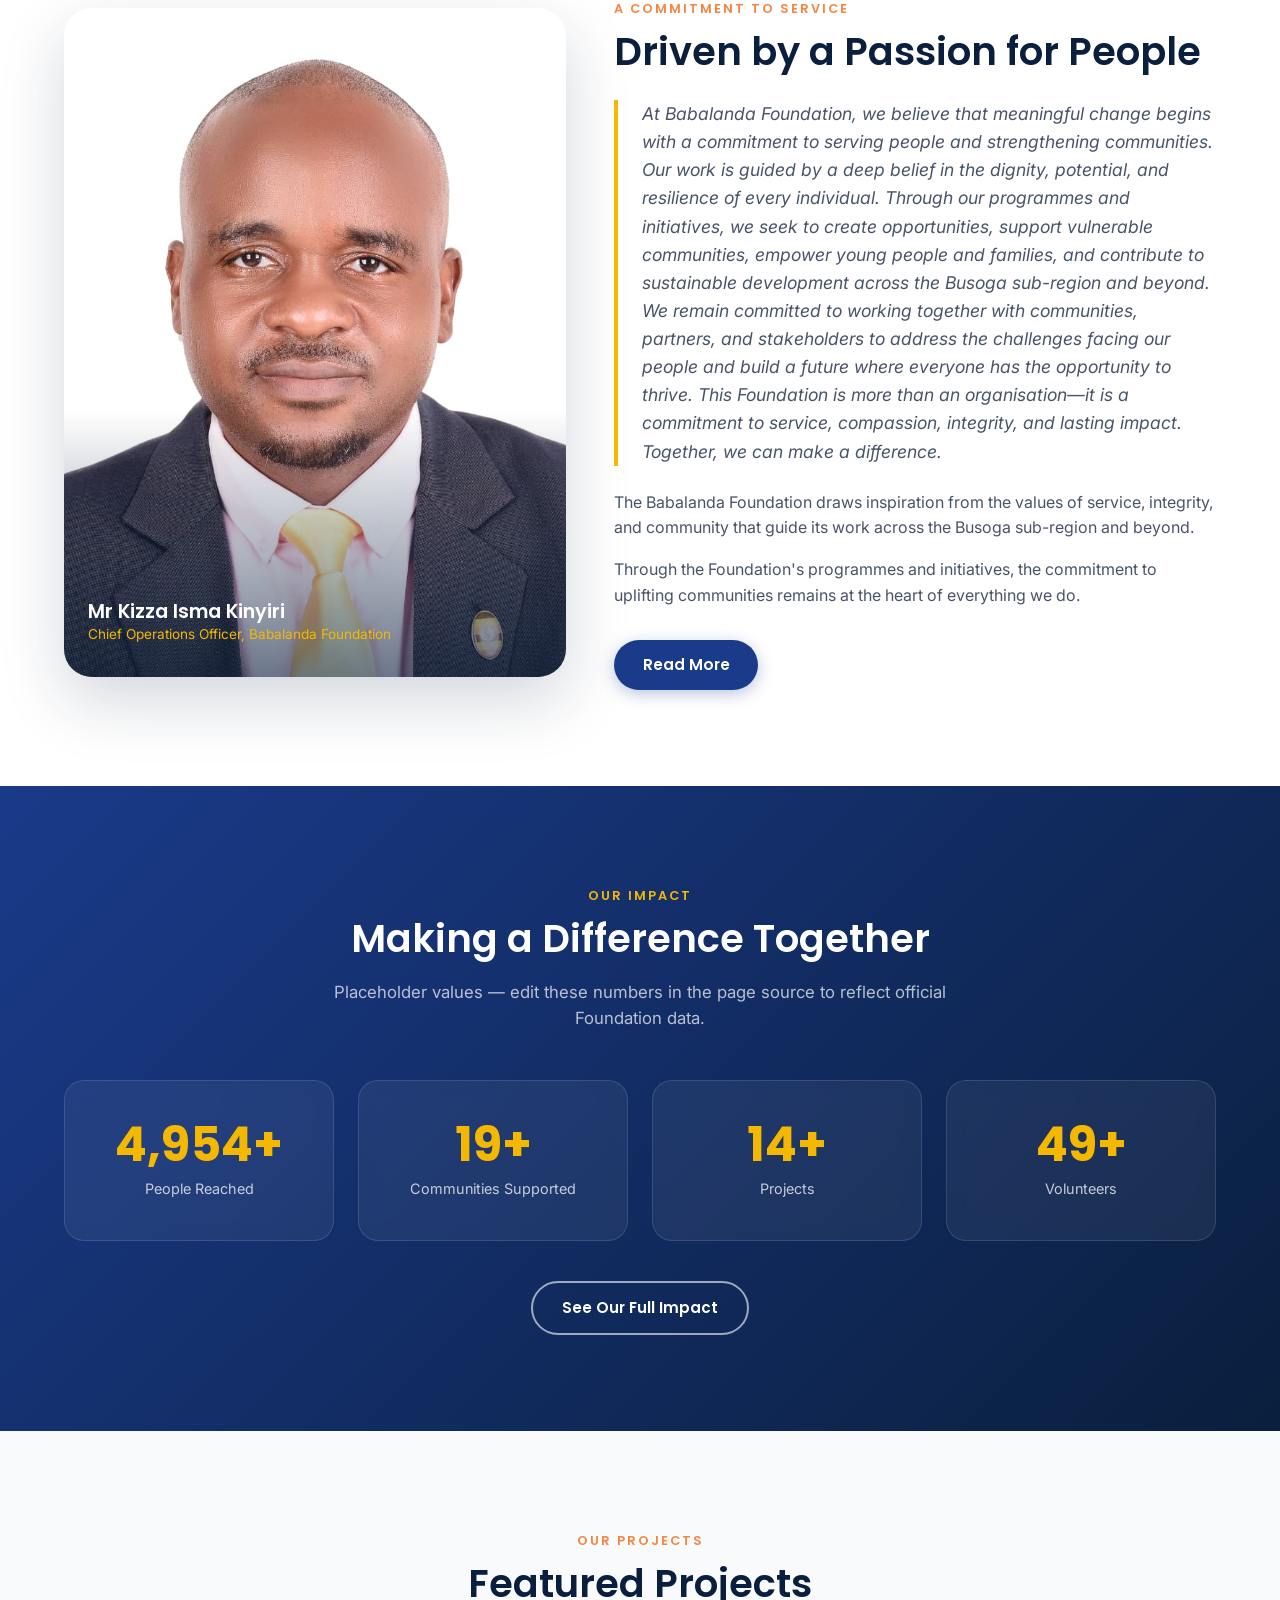
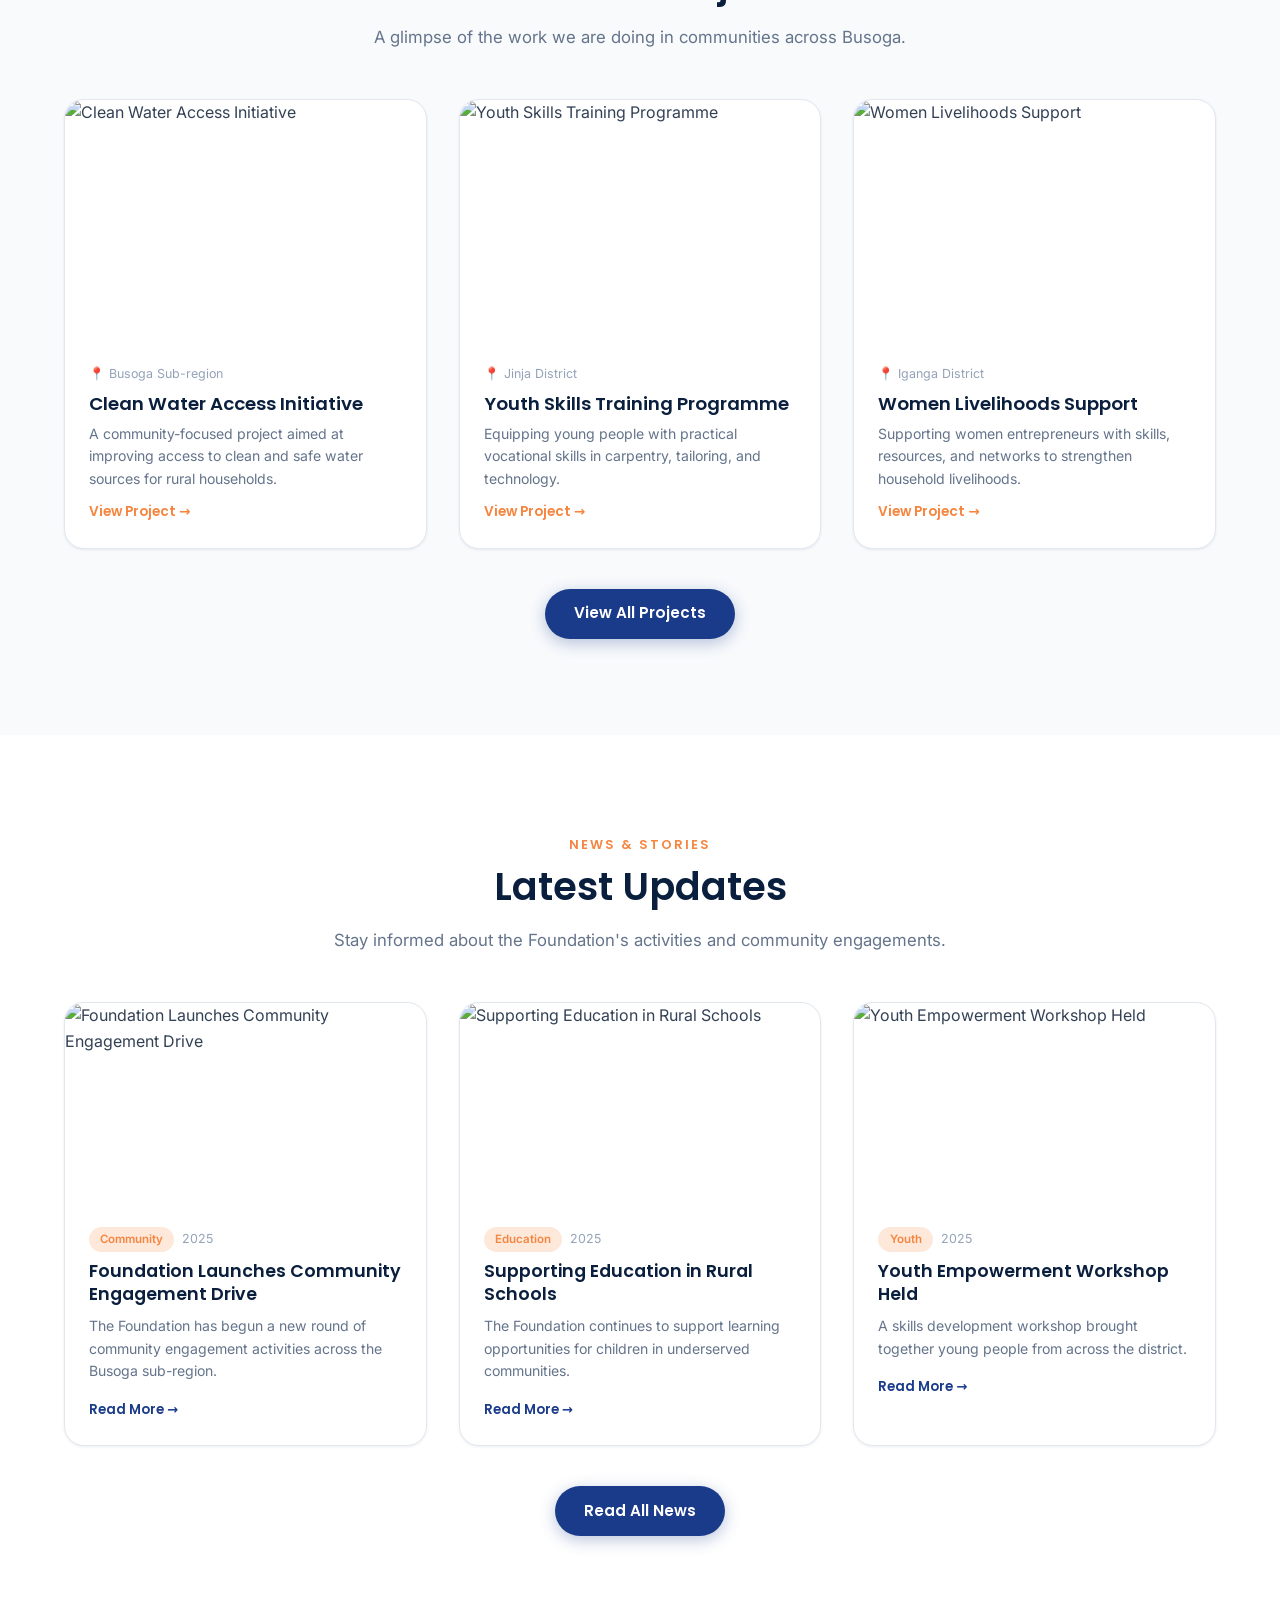
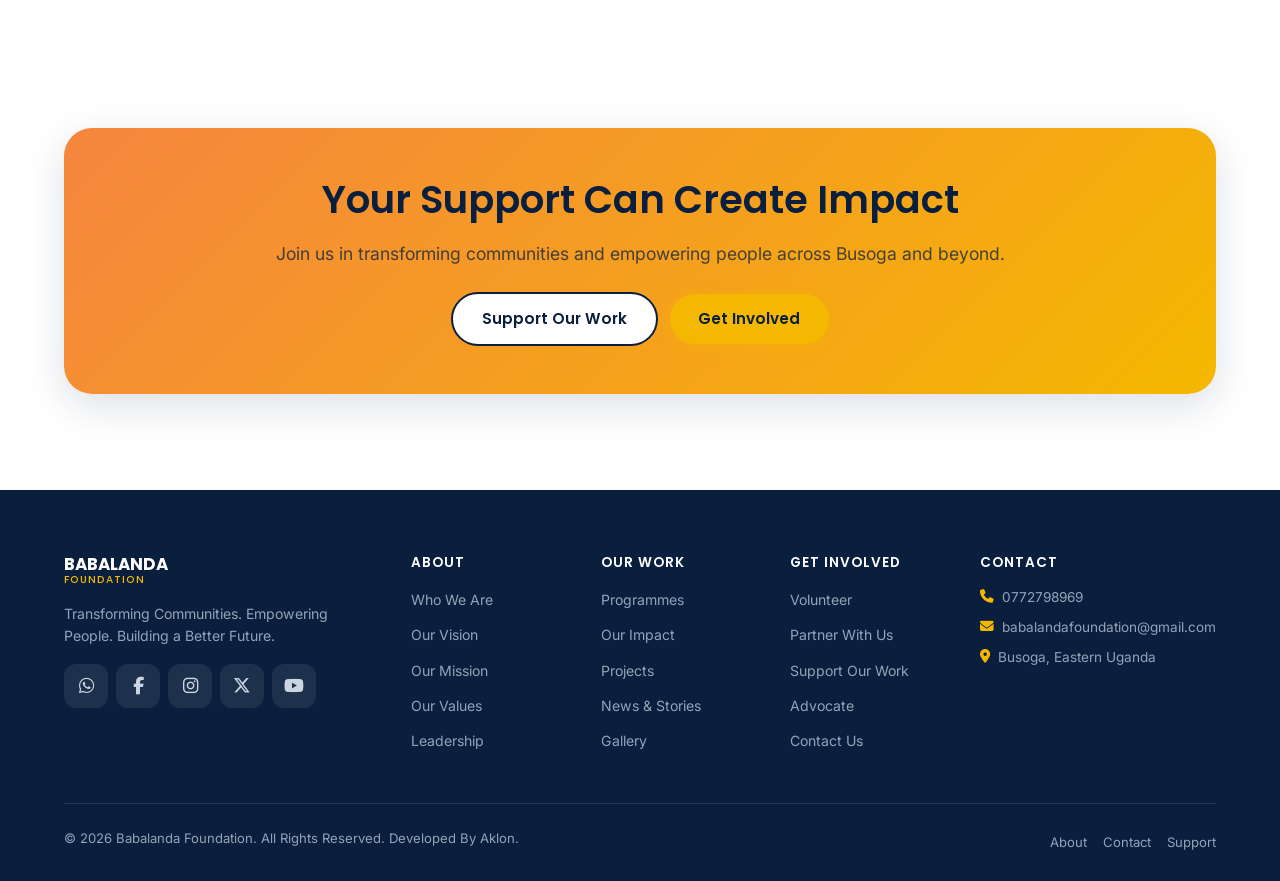
==== commit 8c35186c: "Fix typo in job title for Mr Kizza Isma Kinyiri" ====
--- a/index.html
+++ b/index.html
@@ -173,7 +173,7 @@
                alt="Mr Kizza Isma Kinyiri, Chief Operations Officer" loading="lazy" />
           <div class="name-badge">
             <h3>Mr Kizza Isma Kinyiri</h3>
-            <p> Chief Operations Office, Babalanda Foundation</p>
+            <p> Chief Operations Officer, Babalanda Foundation</p>
           </div>
         </div>
         <div class="leadership__text reveal reveal-delay-1">
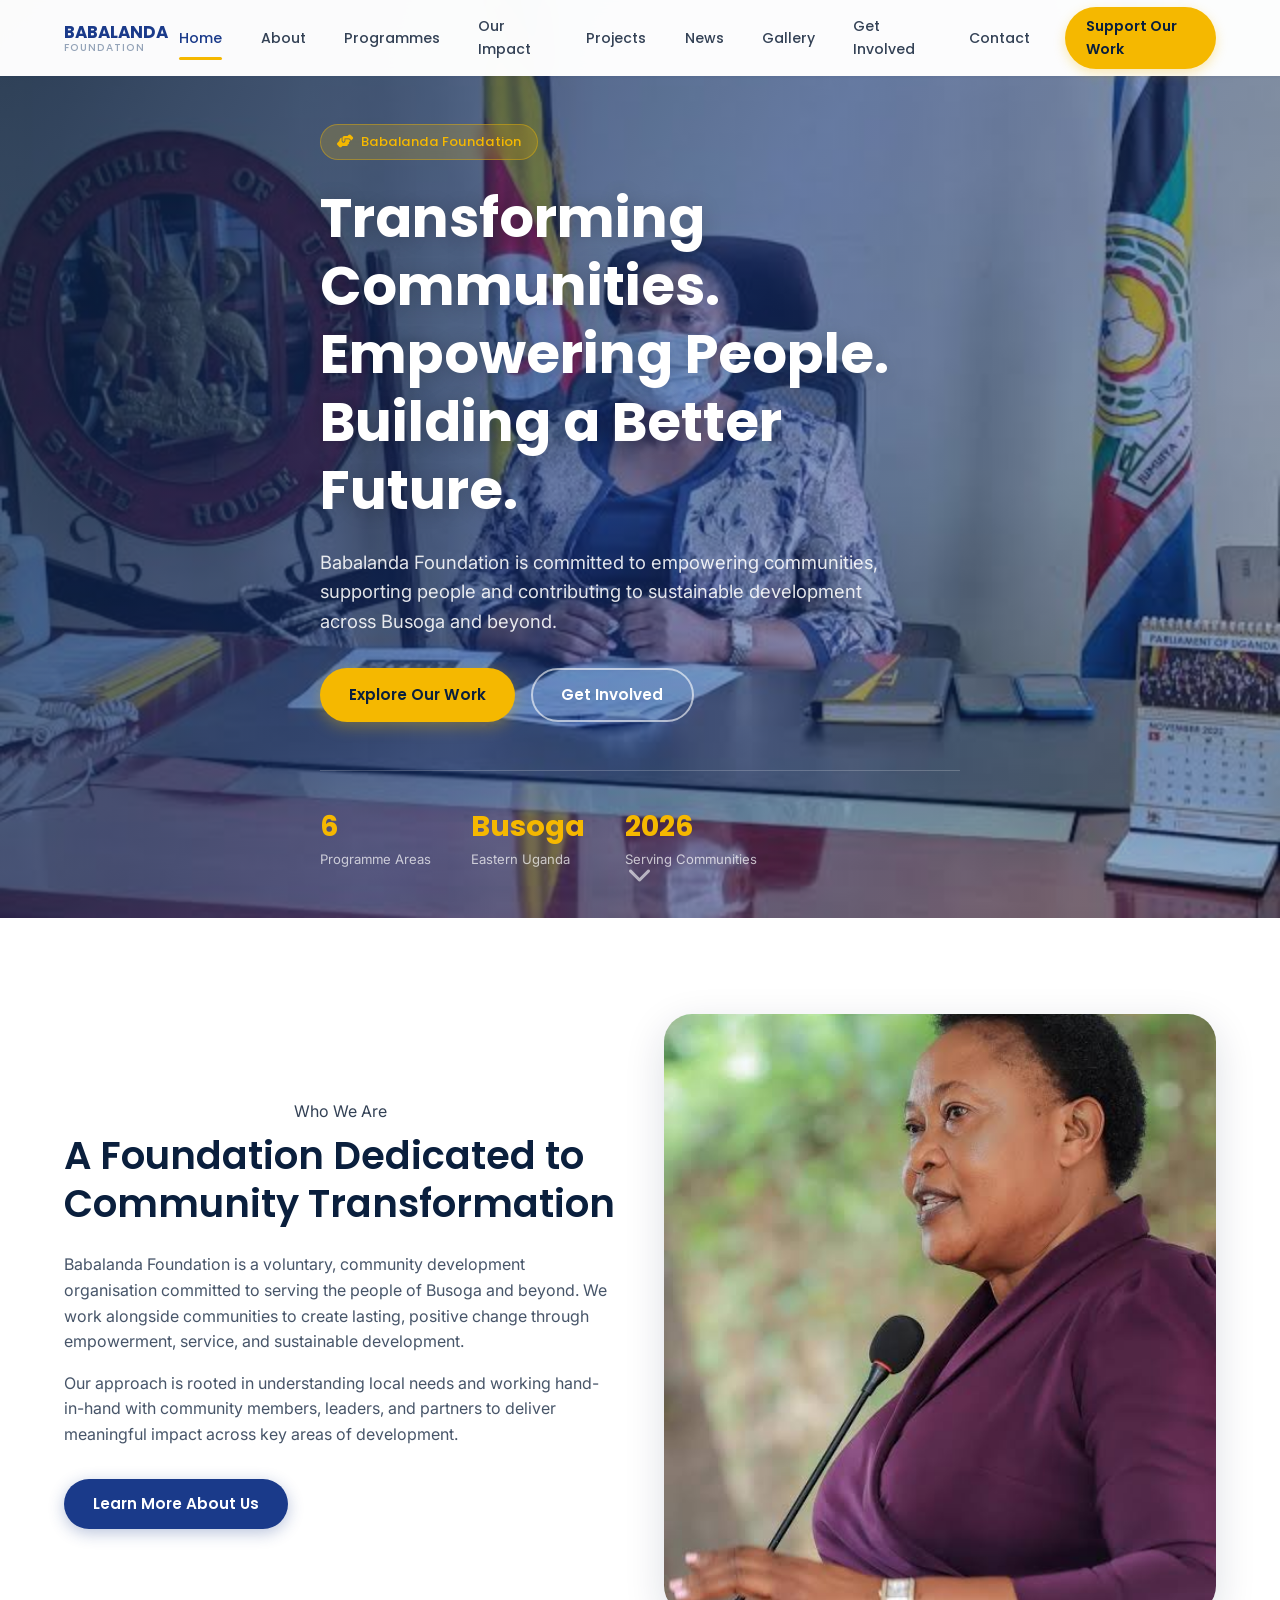
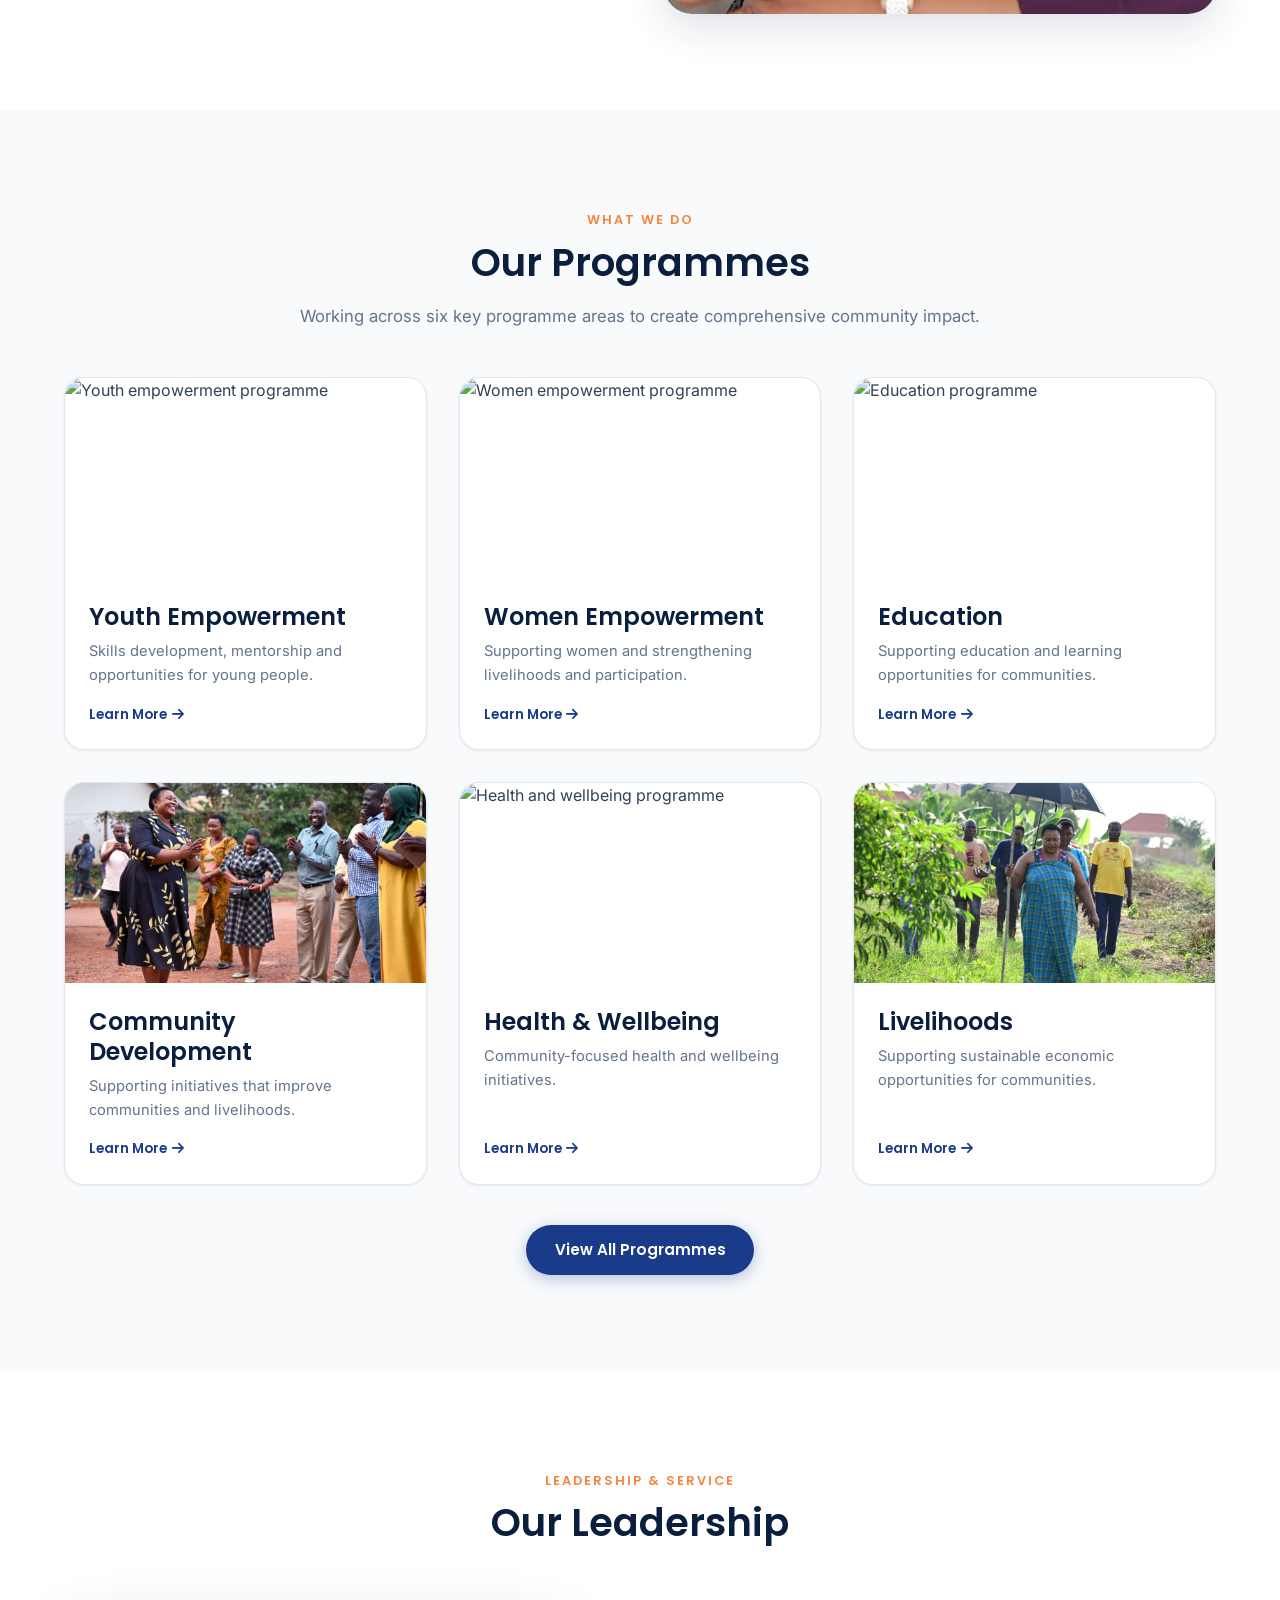
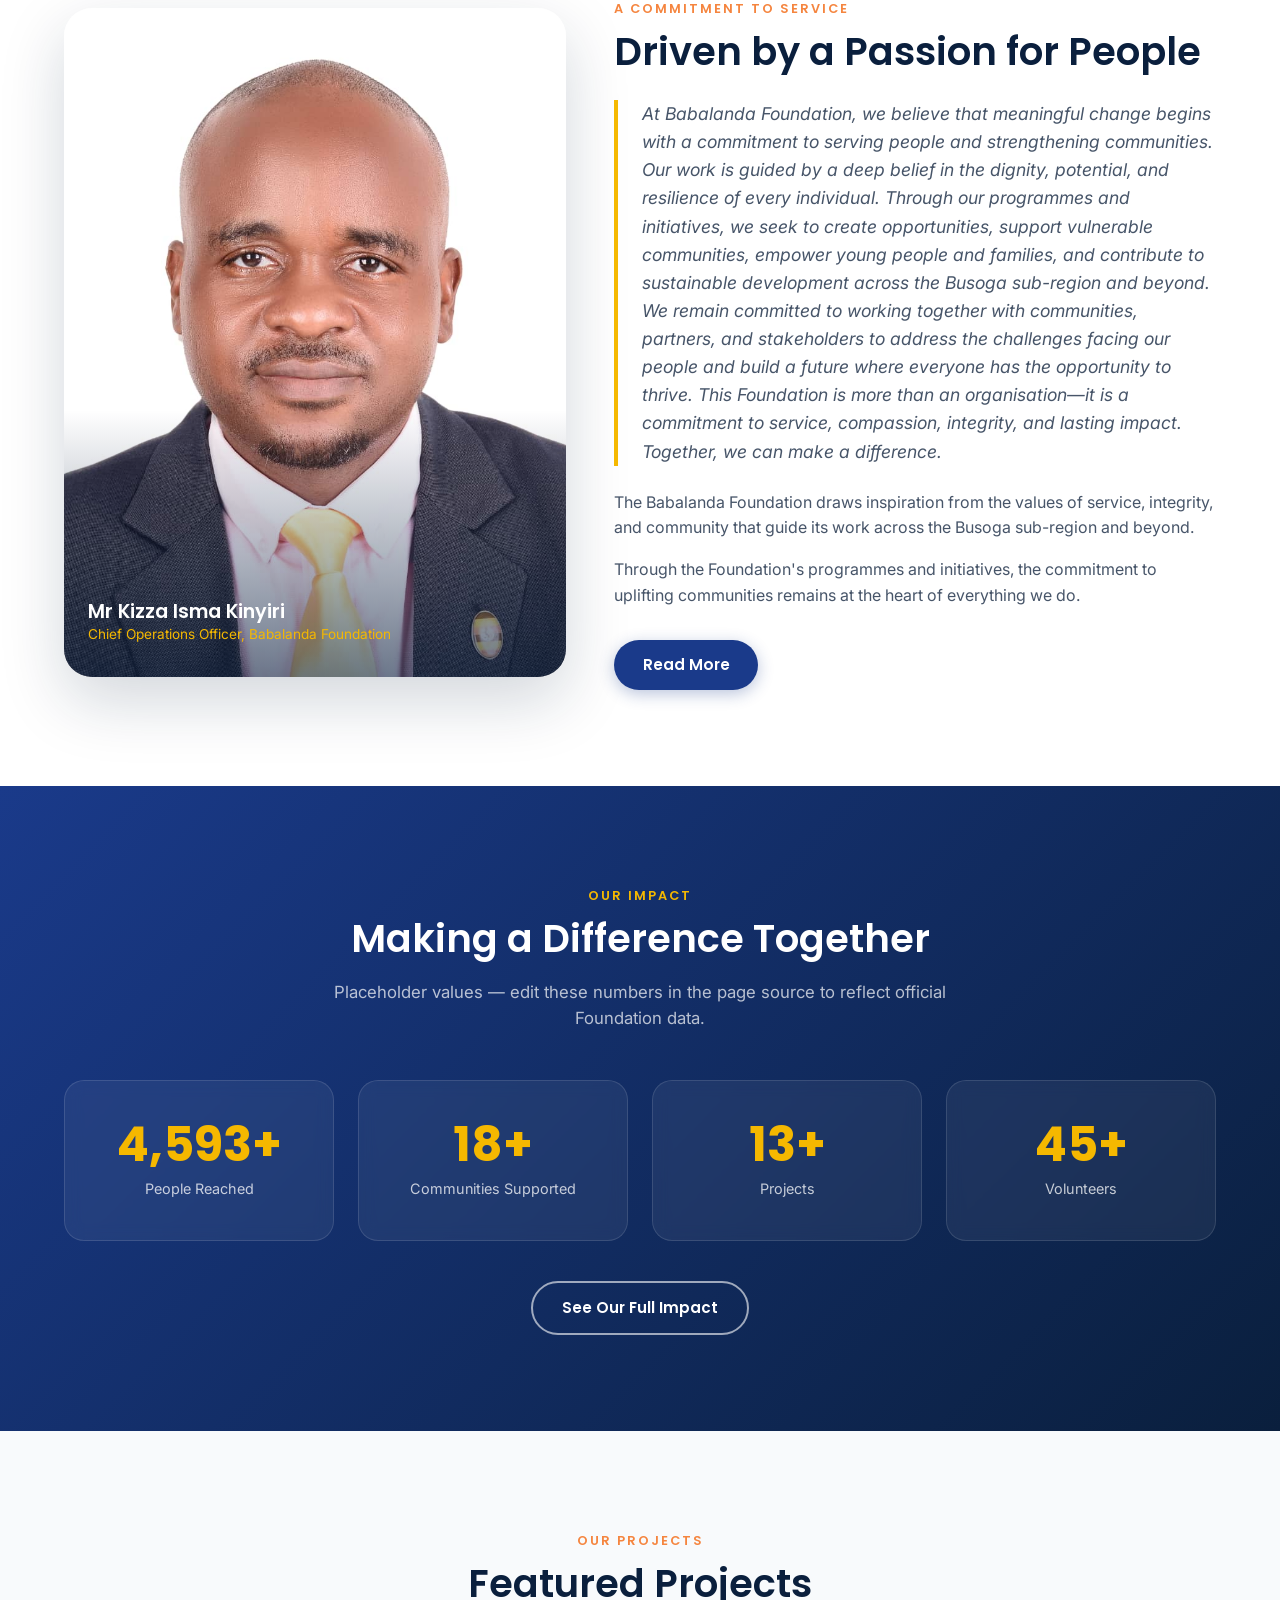
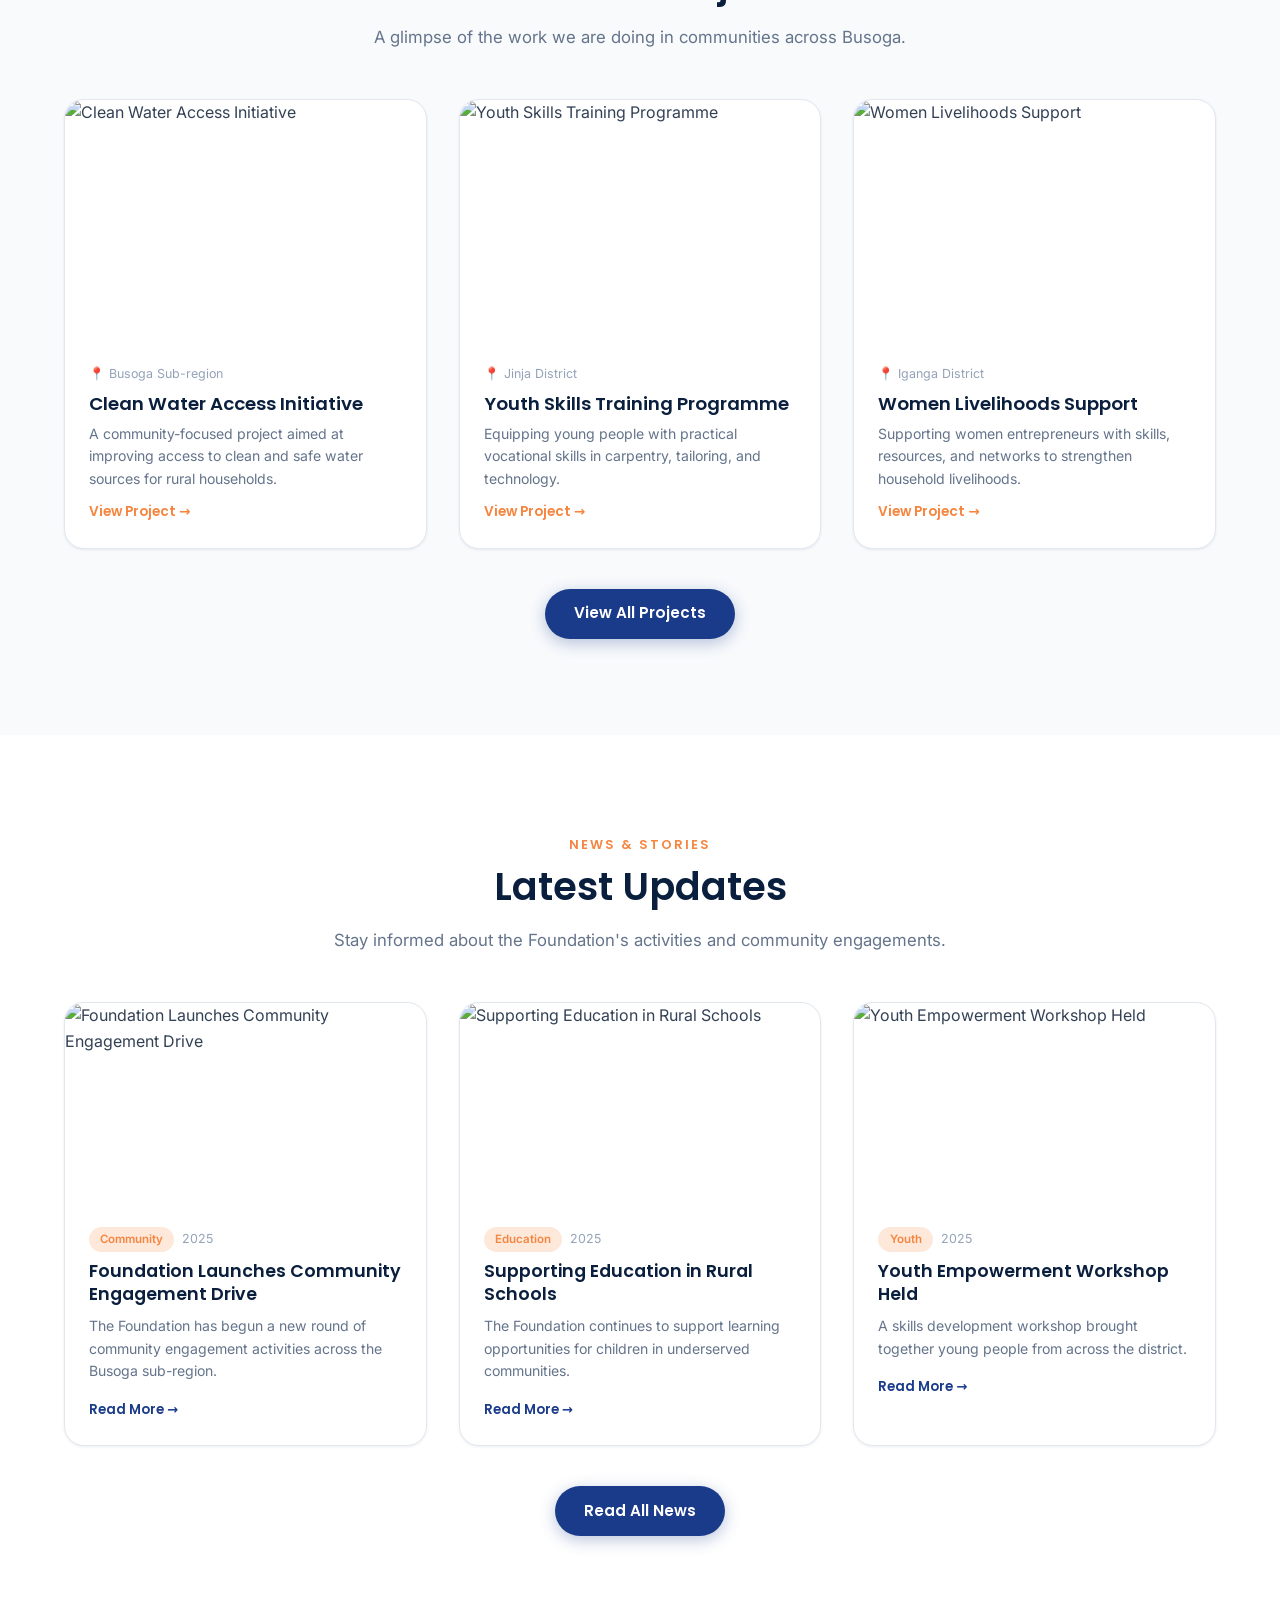
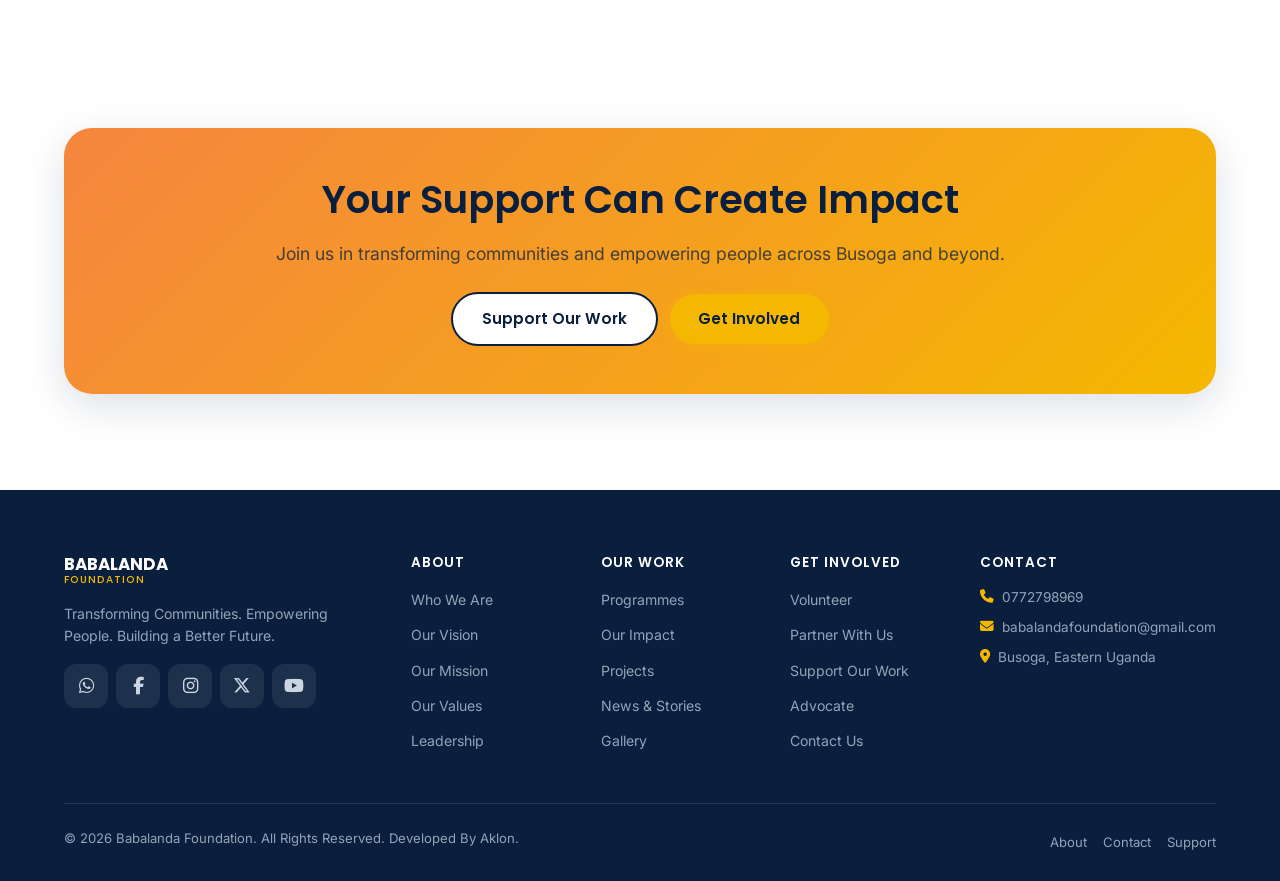
==== commit 682540ad: "update" ====
--- a/index.html
+++ b/index.html
@@ -2,7 +2,7 @@
 <html lang="en">
 <head>
   <meta charset="UTF-8" />
-  <link rel="icon" type="image/svg+xml" href="images/logo/logo.png" />
+   <link rel="icon" href="/favicon.png" type="image/png">
   <meta name="viewport" content="width=device-width, initial-scale=1.0" />
   <title>Babalanda Foundation | Empowering Communities in Uganda</title>
   <meta name="description" content="Babalanda Foundation is committed to empowering communities, supporting people and contributing to sustainable development across Busoga and beyond." />
